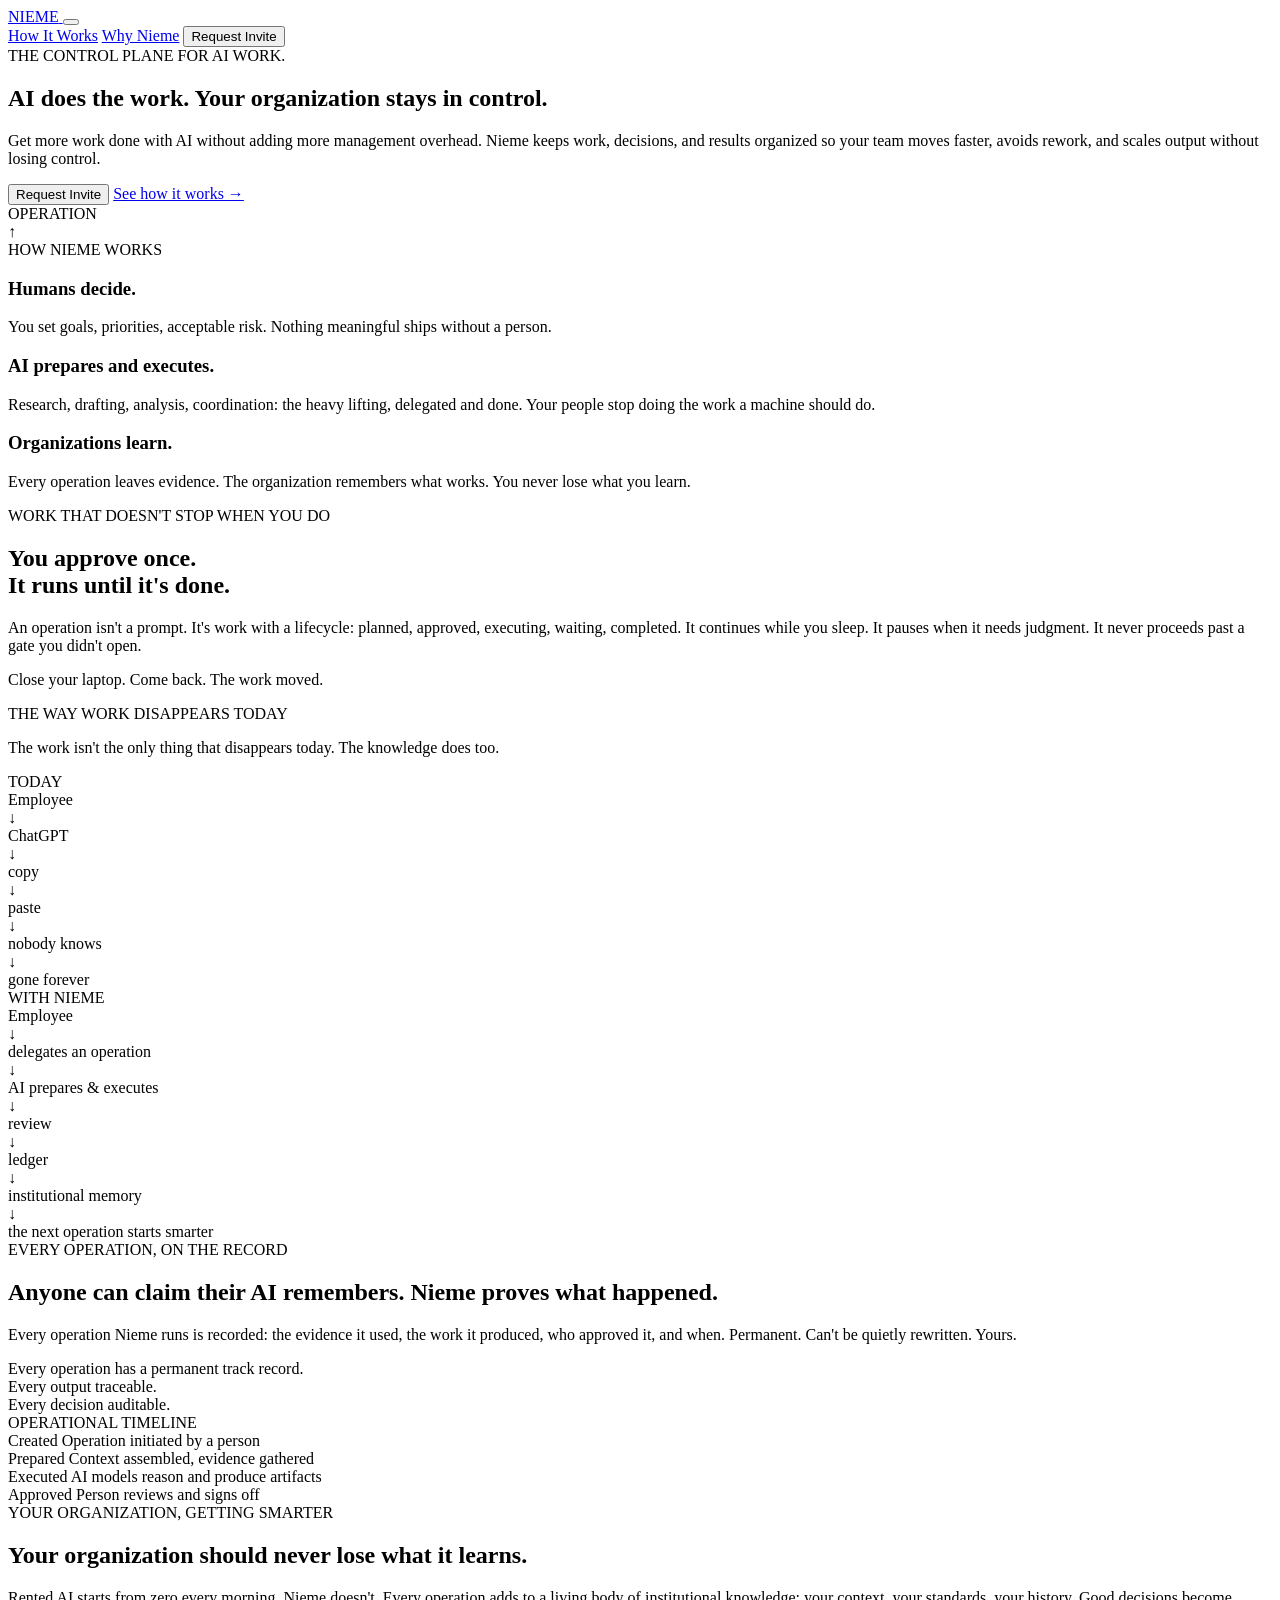
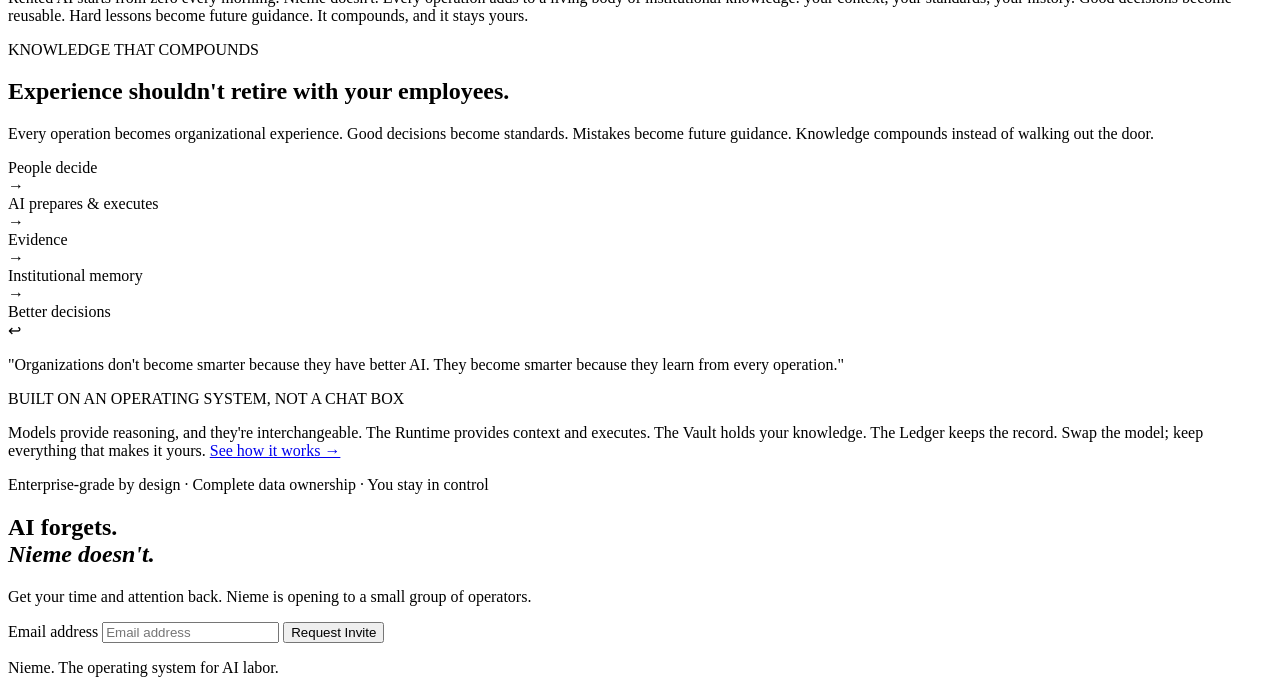
==== index.html @ bd8d9e6a "Update Homepage Hero Copy Accepted candidate delivered by the Nieme Runtime (operation 37166a15-cdbc" ====
<!doctype html>
<html lang="en">
<head>
  <meta charset="utf-8" />
  <meta name="viewport" content="width=device-width, initial-scale=1" />
  <title>Nieme | Your team decides. Nieme does the work.</title>
  <meta name="description" content="Nieme is the operating system for AI labor. Every operation is prepared, executed, and recorded under your team's authority, so your people decide and nothing gets done in the dark." />
  <meta property="og:title" content="Nieme | Your team decides. Nieme does the work." />
  <meta property="og:description" content="Nieme is the operating system for AI labor. Every operation is prepared, executed, and recorded under your team's authority, so your people decide and nothing gets done in the dark." />
  <meta property="og:type" content="website" />
  <meta property="og:url" content="https://nieme.ai" />
  <meta property="og:site_name" content="Nieme" />
  <meta name="twitter:card" content="summary_large_image" />
  <meta name="twitter:title" content="Nieme | Your team decides. Nieme does the work." />
  <meta name="twitter:description" content="The operating system for AI labor. Your team decides; Nieme runs the work, under your authority, on the record." />
  <link rel="canonical" href="https://nieme.ai" />
  <link rel="icon" href="/favicon.svg" type="image/svg+xml" />
  <script type="application/ld+json">
  {
    "@context": "https://schema.org",
    "@type": "Organization",
    "name": "Nieme",
    "url": "https://nieme.ai",
    "description": "Nieme is the operating system for AI labor. Every operation is prepared, executed, and recorded under your team's authority, so your people decide and nothing gets done in the dark."
  }
  </script>
  <script type="application/ld+json">
  {
    "@context": "https://schema.org",
    "@type": "WebSite",
    "name": "Nieme",
    "url": "https://nieme.ai"
  }
  </script>
  <link rel="stylesheet" href="./styles.css" />
</head>
<body>
  <div class="grain"></div>
  <header class="nav">
    <a class="brand" href="/">
      <span class="glyph"><i></i><b></b></span>
      <span>NIEME</span>
    </a>
    <button class="nav-toggle" type="button" aria-label="Menu" aria-expanded="false" aria-controls="site-nav">
      <span></span><span></span><span></span>
    </button>
    <nav id="site-nav">
      <a href="/how-it-works">How It Works</a>
      <a href="/why-nieme">Why Nieme</a>
      <button class="button primary" type="button" data-invite-trigger>Request Invite</button>
    </nav>
  </header>

  <main>

    <!-- HERO -->
    <section class="hero hero--loop">
      <div class="hero-text-col">
        <div class="kicker">THE CONTROL PLANE FOR AI WORK.</div>
        <h1>AI does the work. Your organization stays in control.</h1>
        <p class="lede">Get more work done with AI without adding more management overhead. Nieme keeps work, decisions, and results organized so your team moves faster, avoids rework, and scales output without losing control.</p>
        <div class="actions">
          <button class="button primary" type="button" data-invite-trigger>Request Invite</button>
          <a class="button ghost" href="/how-it-works">See how it works →</a>
        </div>
      </div>
      <div class="hero-loop-col">
        <div class="hero-composer">
          <div class="composer-label">OPERATION</div>
          <div class="composer-field hero-composer-field">
            <div class="hero-composer-inner">
              <span class="hero-composer-text" aria-live="off"></span><span class="composer-cursor" aria-hidden="true"></span>
            </div>
            <div class="composer-send" aria-hidden="true">↑</div>
          </div>
          <div class="hero-status-lines" aria-hidden="true">
            <div class="hero-status-line"><span class="hero-status-dot"></span><span class="hero-status-label"></span></div>
            <div class="hero-status-line"><span class="hero-status-dot"></span><span class="hero-status-label"></span></div>
            <div class="hero-status-line"><span class="hero-status-dot"></span><span class="hero-status-label"></span></div>
            <div class="hero-status-line"><span class="hero-status-dot"></span><span class="hero-status-label"></span></div>
          </div>
        </div>
      </div>
    </section>

    <!-- THE CONSTITUTION -->
    <section class="constitution">
      <div class="section-title">
        <div class="eyebrow">HOW NIEME WORKS</div>
      </div>
      <div class="constitution-grid">
        <div class="constitution-col card-surface">
          <h3>Humans decide.</h3>
          <p>You set goals, priorities, acceptable risk. Nothing meaningful ships without a person.</p>
        </div>
        <div class="constitution-col card-surface">
          <h3>AI prepares and executes.</h3>
          <p>Research, drafting, analysis, coordination: the heavy lifting, delegated and done. Your people stop doing the work a machine should do.</p>
        </div>
        <div class="constitution-col card-surface">
          <h3>Organizations learn.</h3>
          <p>Every operation leaves evidence. The organization remembers what works. You never lose what you learn.</p>
        </div>
      </div>
    </section>

    <!-- CONTINUOUS EXECUTION -->
    <section class="flow">
      <div class="section-copy section-title">
        <div class="eyebrow">WORK THAT DOESN'T STOP WHEN YOU DO</div>
        <h2>You approve once.<br>It runs until it's done.</h2>
        <p>An operation isn't a prompt. It's work with a lifecycle: planned, approved, executing, waiting, completed. It continues while you sleep. It pauses when it needs judgment. It never proceeds past a gate you didn't open.</p>
        <p class="continuous-payoff">Close your laptop. Come back. The work moved.</p>
      </div>
    </section>

    <!-- BEFORE / AFTER -->
    <section class="before-after">
      <div class="section-title">
        <div class="eyebrow">THE WAY WORK DISAPPEARS TODAY</div>
        <p class="before-after-subline">The work isn't the only thing that disappears today. The knowledge does too.</p>
      </div>
      <div class="before-after-grid">
        <div class="before-after-col ba-today card-surface">
          <div class="before-after-label">TODAY</div>
          <div class="flow-chain">
            <div class="flow-node" data-decay="1">Employee</div>
            <div class="flow-arrow">↓</div>
            <div class="flow-node" data-decay="2">ChatGPT</div>
            <div class="flow-arrow">↓</div>
            <div class="flow-node" data-decay="3">copy</div>
            <div class="flow-arrow">↓</div>
            <div class="flow-node" data-decay="4">paste</div>
            <div class="flow-arrow">↓</div>
            <div class="flow-node" data-decay="5">nobody knows</div>
            <div class="flow-arrow">↓</div>
            <div class="flow-node flow-node--gone" data-decay="6">gone forever</div>
          </div>
        </div>
        <div class="before-after-col ba-nieme card-surface">
          <div class="before-after-label before-after-label--nieme">WITH NIEME</div>
          <div class="flow-chain">
            <div class="flow-node" data-glow="1">Employee</div>
            <div class="flow-arrow">↓</div>
            <div class="flow-node" data-glow="2">delegates an operation</div>
            <div class="flow-arrow">↓</div>
            <div class="flow-node" data-glow="3">AI prepares &amp; executes</div>
            <div class="flow-arrow">↓</div>
            <div class="flow-node" data-glow="4">review</div>
            <div class="flow-arrow">↓</div>
            <div class="flow-node" data-glow="5">ledger</div>
            <div class="flow-arrow">↓</div>
            <div class="flow-node" data-glow="6">institutional memory</div>
            <div class="flow-arrow">↓</div>
            <div class="flow-node flow-node--smart" data-glow="7">the next operation starts smarter</div>
          </div>
        </div>
      </div>
    </section>

    <!-- THE LEDGER -->
    <section class="ledger">
      <div class="ledger-content">
        <div class="ledger-text">
          <div class="eyebrow">EVERY OPERATION, ON THE RECORD</div>
          <h2>Anyone can claim their AI remembers. Nieme proves what happened.</h2>
          <p>Every operation Nieme runs is recorded: the evidence it used, the work it produced, who approved it, and when. Permanent. Can't be quietly rewritten. Yours.</p>
          <div class="ledger-points">
            <div class="ledger-point">Every operation has a permanent track record.</div>
            <div class="ledger-point">Every output traceable.</div>
            <div class="ledger-point">Every decision auditable.</div>
          </div>
        </div>
        <div class="ledger-visual card-surface">
          <div class="timeline-label-top">OPERATIONAL TIMELINE</div>
          <div class="timeline-track">
            <div class="timeline-item">
              <div class="timeline-dot"></div>
              <div class="timeline-info">
                <span class="timeline-step-label">Created</span>
                <span class="timeline-step-sub">Operation initiated by a person</span>
              </div>
            </div>
            <div class="timeline-connector-line"></div>
            <div class="timeline-item">
              <div class="timeline-dot"></div>
              <div class="timeline-info">
                <span class="timeline-step-label">Prepared</span>
                <span class="timeline-step-sub">Context assembled, evidence gathered</span>
              </div>
            </div>
            <div class="timeline-connector-line"></div>
            <div class="timeline-item">
              <div class="timeline-dot"></div>
              <div class="timeline-info">
                <span class="timeline-step-label">Executed</span>
                <span class="timeline-step-sub">AI models reason and produce artifacts</span>
              </div>
            </div>
            <div class="timeline-connector-line"></div>
            <div class="timeline-item">
              <div class="timeline-dot timeline-dot--active"></div>
              <div class="timeline-info">
                <span class="timeline-step-label">Approved</span>
                <span class="timeline-step-sub">Person reviews and signs off</span>
              </div>
            </div>
          </div>
        </div>
      </div>
    </section>

    <!-- INSTITUTIONAL MEMORY -->
    <section class="flow">
      <div class="section-copy section-title">
        <div class="eyebrow">YOUR ORGANIZATION, GETTING SMARTER</div>
        <h2>Your organization should never lose what it learns.</h2>
        <p>Rented AI starts from zero every morning. Nieme doesn't. Every operation adds to a living body of institutional knowledge: your context, your standards, your history. Good decisions become reusable. Hard lessons become future guidance. It compounds, and it stays yours.</p>
      </div>
    </section>

    <!-- THE FLYWHEEL -->
    <section class="flywheel">
      <div class="section-title">
        <div class="eyebrow">KNOWLEDGE THAT COMPOUNDS</div>
        <h2>Experience shouldn't retire with your employees.</h2>
        <p>Every operation becomes organizational experience. Good decisions become standards. Mistakes become future guidance. Knowledge compounds instead of walking out the door.</p>
      </div>
      <div class="flywheel-loop-visual">
        <div class="flywheel-node">People decide</div>
        <div class="flywheel-arrow">→</div>
        <div class="flywheel-node">AI prepares &amp; executes</div>
        <div class="flywheel-arrow">→</div>
        <div class="flywheel-node">Evidence</div>
        <div class="flywheel-arrow">→</div>
        <div class="flywheel-node">Institutional memory</div>
        <div class="flywheel-arrow">→</div>
        <div class="flywheel-node">Better decisions</div>
        <div class="flywheel-arrow">↩</div>
      </div>
    </section>

    <!-- SOUL LINE -->
    <div class="soul-band">
      <p>"Organizations don't become smarter because they have better AI. They become smarter because they learn from every operation."</p>
    </div>

    <!-- ARCHITECTURE TEASER -->
    <section class="arch-teaser">
      <div class="section-title">
        <div class="eyebrow">BUILT ON AN OPERATING SYSTEM, NOT A CHAT BOX</div>
        <p>Models provide reasoning, and they're interchangeable. The Runtime provides context and executes. The Vault holds your knowledge. The Ledger keeps the record. Swap the model; keep everything that makes it yours. <a href="/how-it-works">See how it works →</a></p>
      </div>
    </section>

    <!-- TRUST BAR -->
    <div class="trust-footer">
      <p>Enterprise-grade by design · Complete data ownership · You stay in control</p>
    </div>

    <!-- FINAL CTA -->
    <section class="final statement-block">
      <h2>AI forgets.<br><em>Nieme doesn't.</em></h2>
      <p>Get your time and attention back. Nieme is opening to a small group of operators.</p>
      <form class="invite-form" id="invite-form" novalidate>
        <label class="sr-only" for="invite-email">Email address</label>
        <input id="invite-email" name="email" type="email" autocomplete="email" placeholder="Email address" required />
        <button class="button primary" type="submit">Request Invite</button>
        <p class="invite-status" role="status" aria-live="polite"></p>
      </form>
    </section>


  </main>
  <footer>Nieme. The operating system for AI labor.</footer>
  <script src="./script.js" defer></script>
</body>
</html>
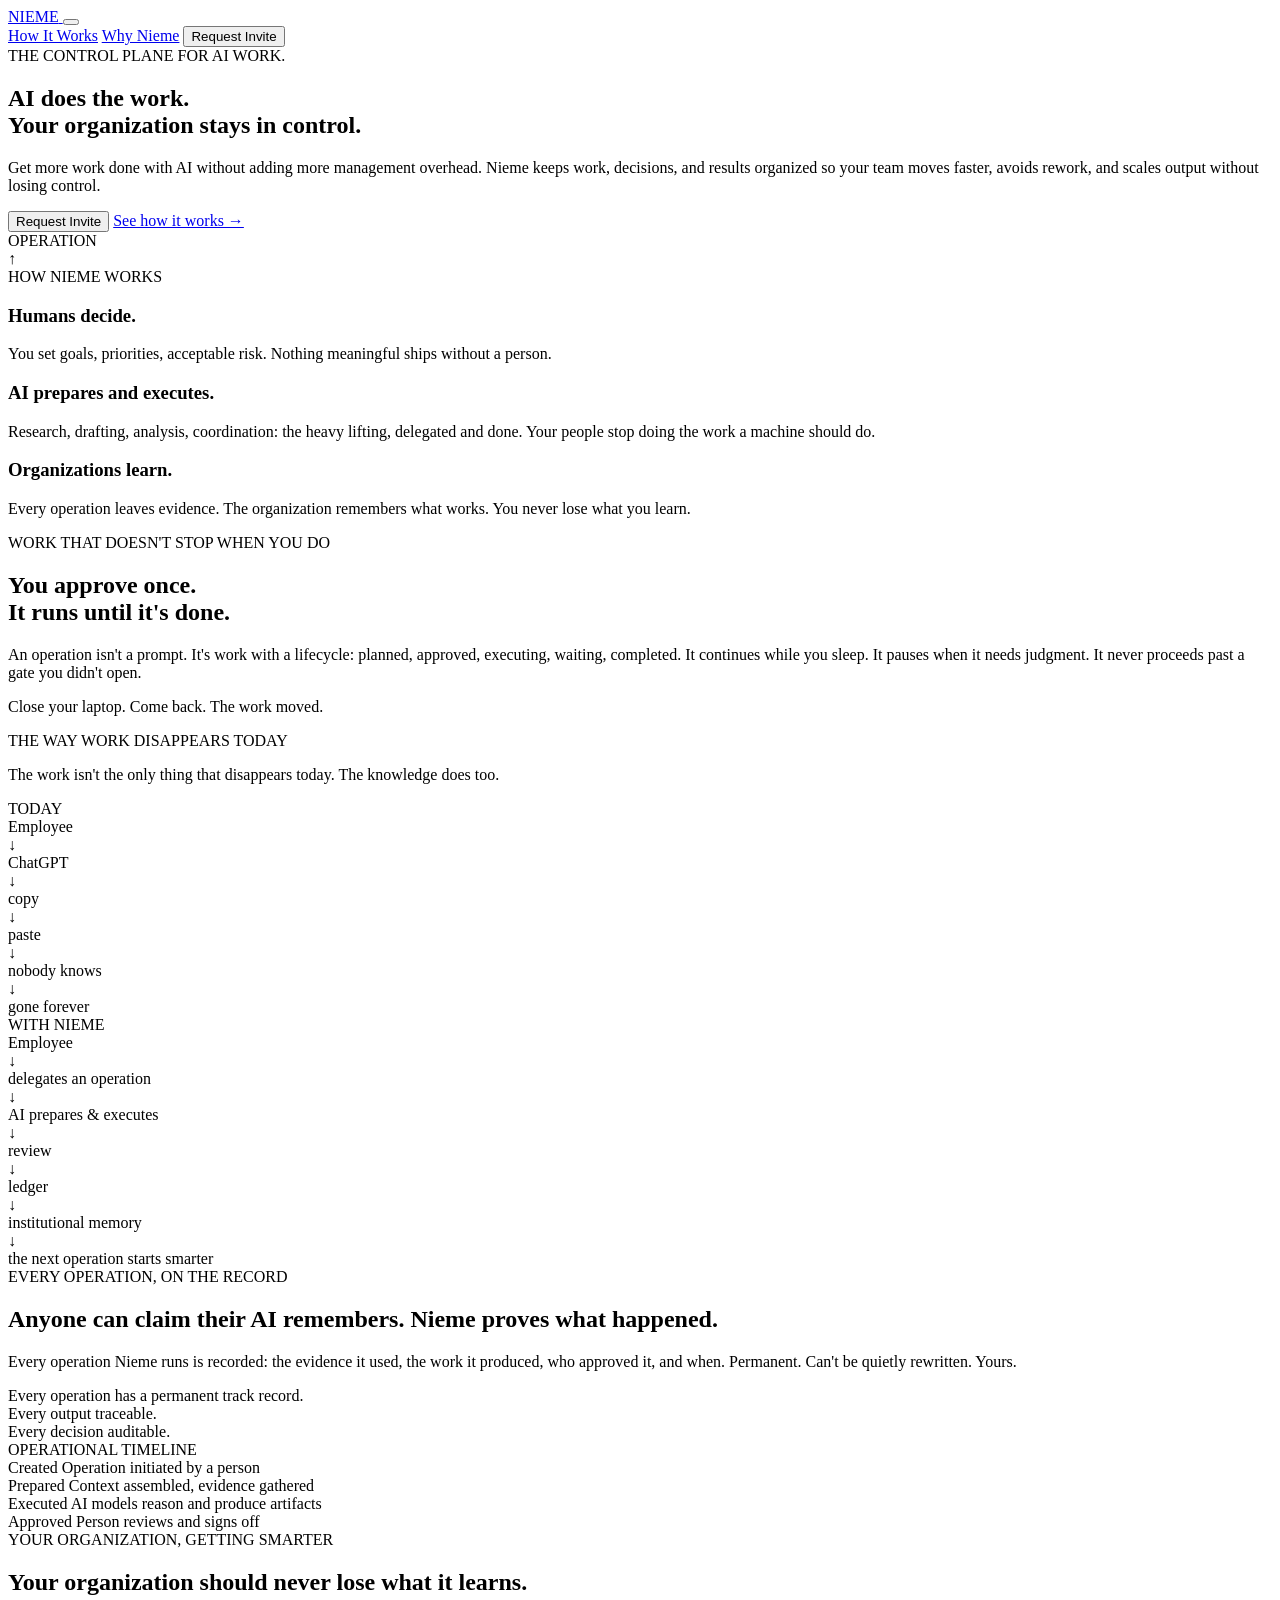
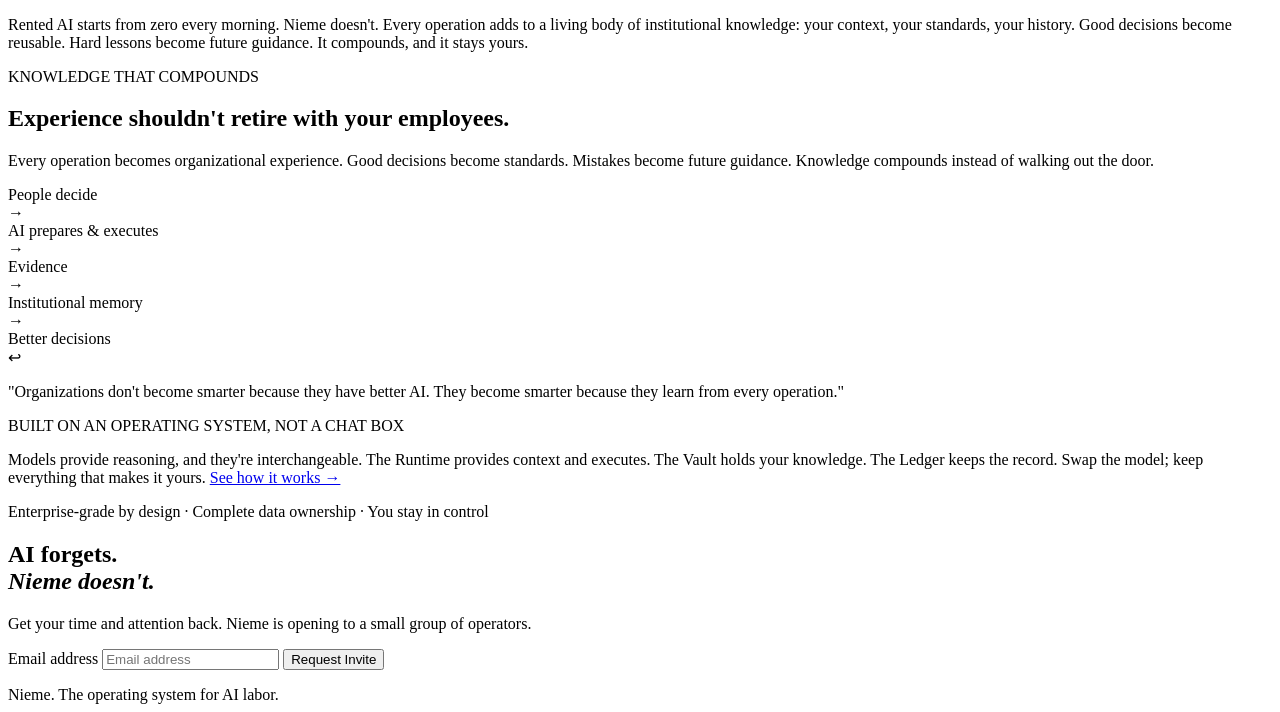
==== commit 16b38195: "Homepage Hero Copy Update v2 Accepted candidate delivered by the Nieme Runtime (operation 9a4f72ac-4" ====
--- a/index.html
+++ b/index.html
@@ -57,7 +57,7 @@
     <section class="hero hero--loop">
       <div class="hero-text-col">
         <div class="kicker">THE CONTROL PLANE FOR AI WORK.</div>
-        <h1>AI does the work. Your organization stays in control.</h1>
+        <h1>AI does the work.<br>Your organization stays in control.</h1>
         <p class="lede">Get more work done with AI without adding more management overhead. Nieme keeps work, decisions, and results organized so your team moves faster, avoids rework, and scales output without losing control.</p>
         <div class="actions">
           <button class="button primary" type="button" data-invite-trigger>Request Invite</button>
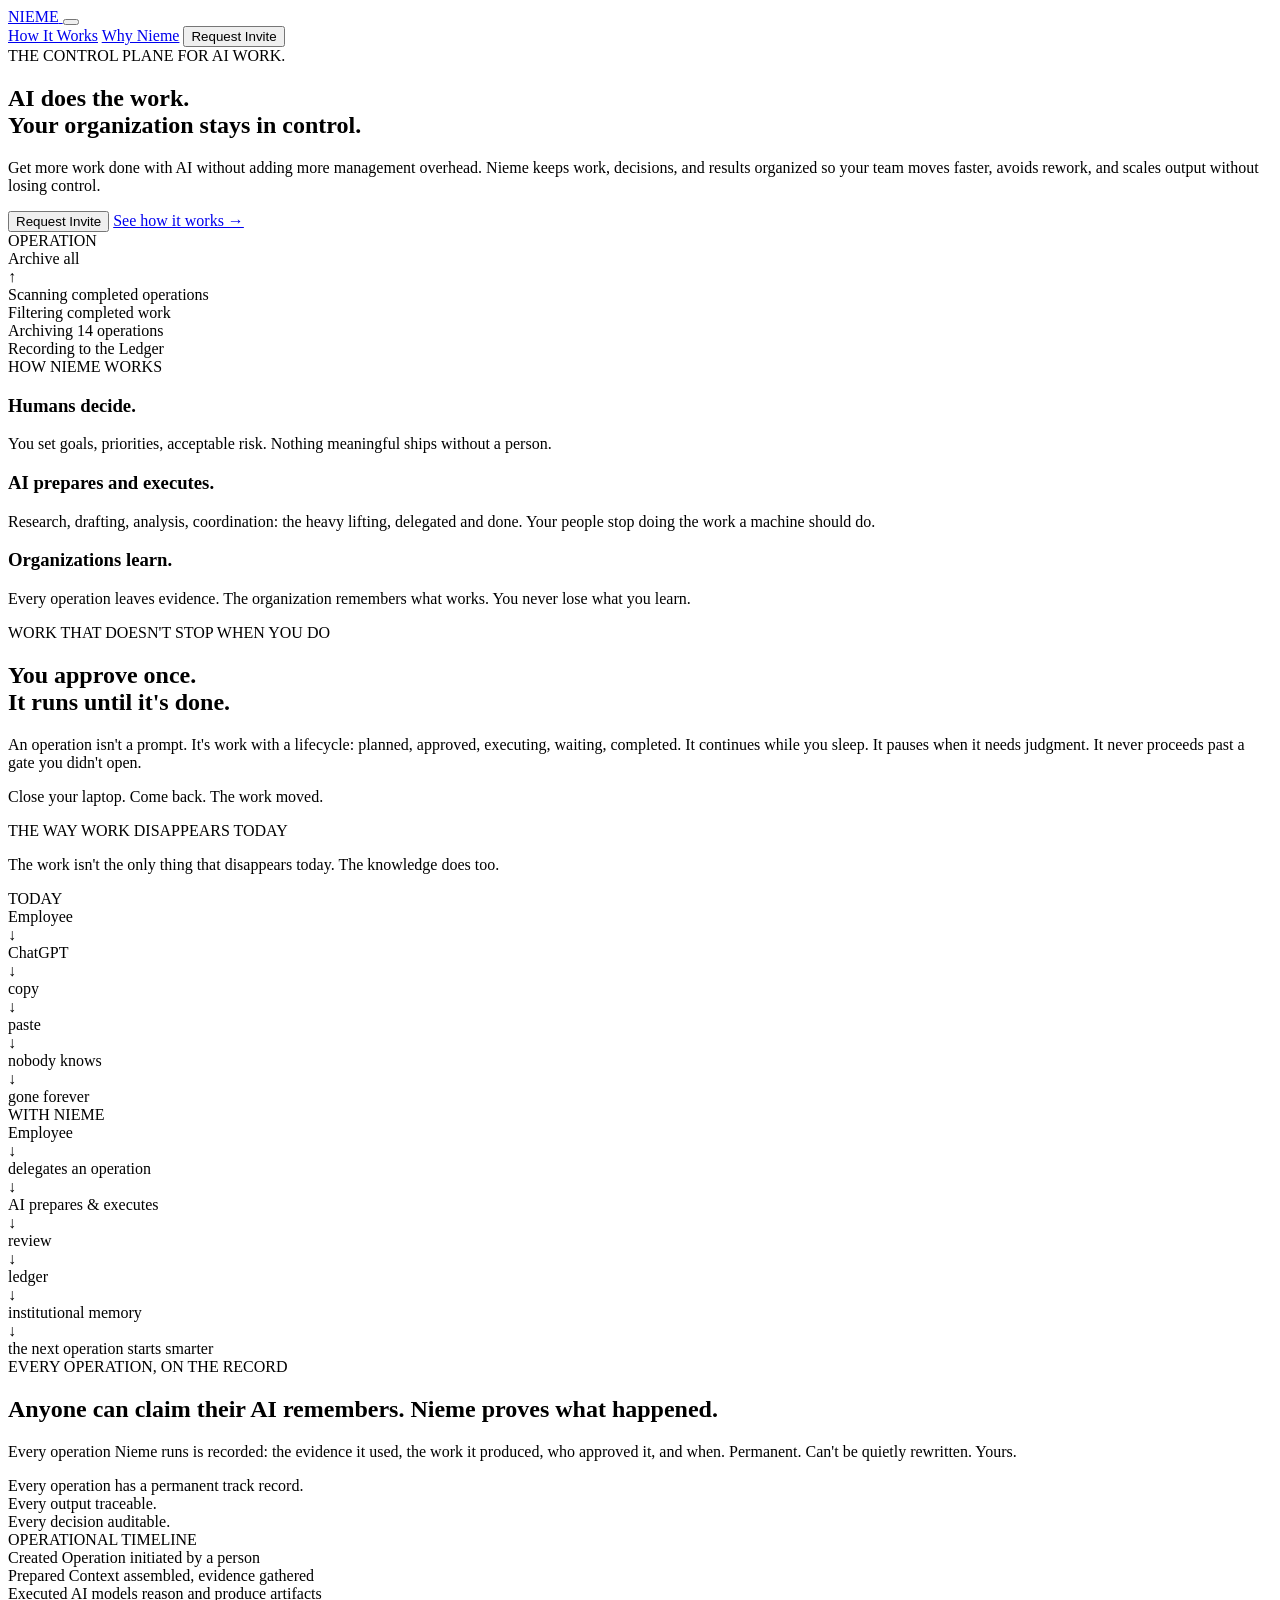
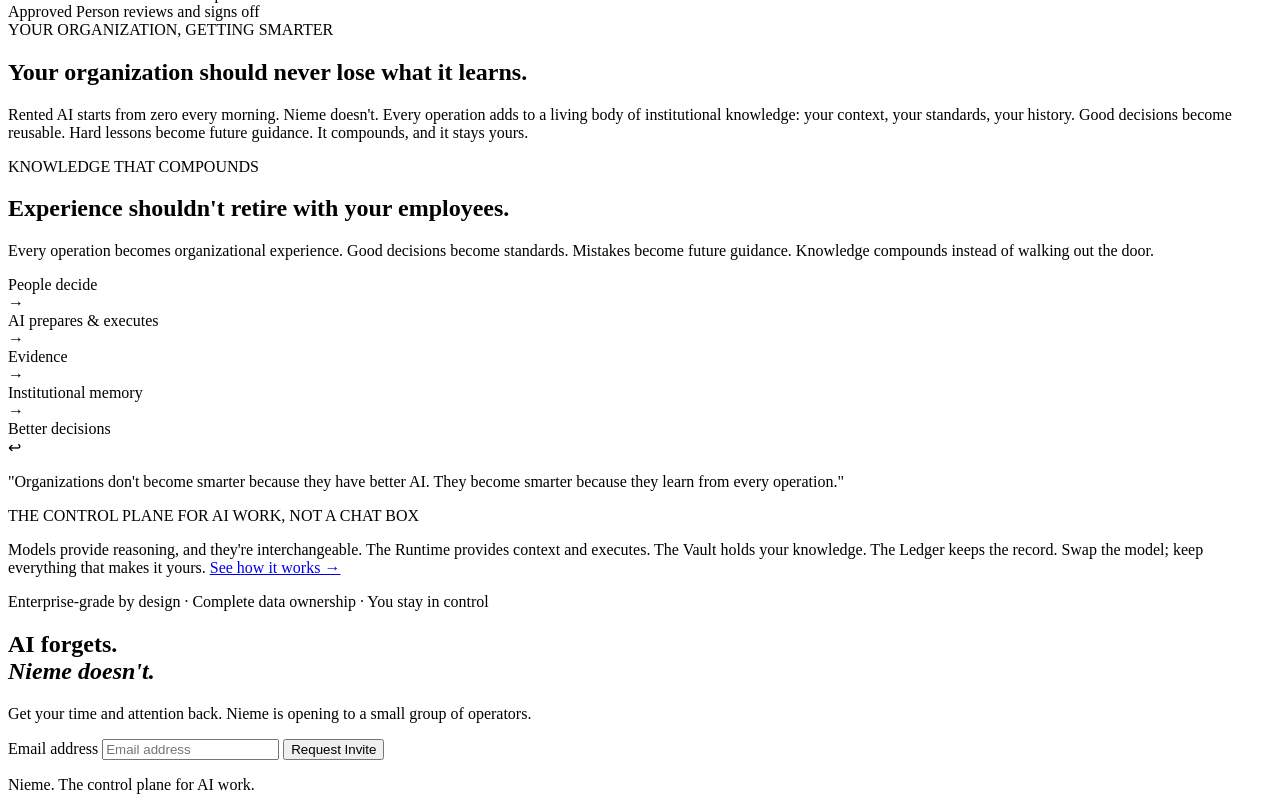
==== commit fffa0298: "D3 - Homepage and How It Works: Minimum copy alignment to control plane positioning Accepted candida" ====
--- a/index.html
+++ b/index.html
@@ -248,7 +248,7 @@
     <!-- ARCHITECTURE TEASER -->
     <section class="arch-teaser">
       <div class="section-title">
-        <div class="eyebrow">BUILT ON AN OPERATING SYSTEM, NOT A CHAT BOX</div>
+        <div class="eyebrow">THE CONTROL PLANE FOR AI WORK, NOT A CHAT BOX</div>
         <p>Models provide reasoning, and they're interchangeable. The Runtime provides context and executes. The Vault holds your knowledge. The Ledger keeps the record. Swap the model; keep everything that makes it yours. <a href="/how-it-works">See how it works →</a></p>
       </div>
     </section>
@@ -272,7 +272,7 @@
 
 
   </main>
-  <footer>Nieme. The operating system for AI labor.</footer>
+  <footer>Nieme. The control plane for AI work.</footer>
   <script src="./script.js" defer></script>
 </body>
 </html>
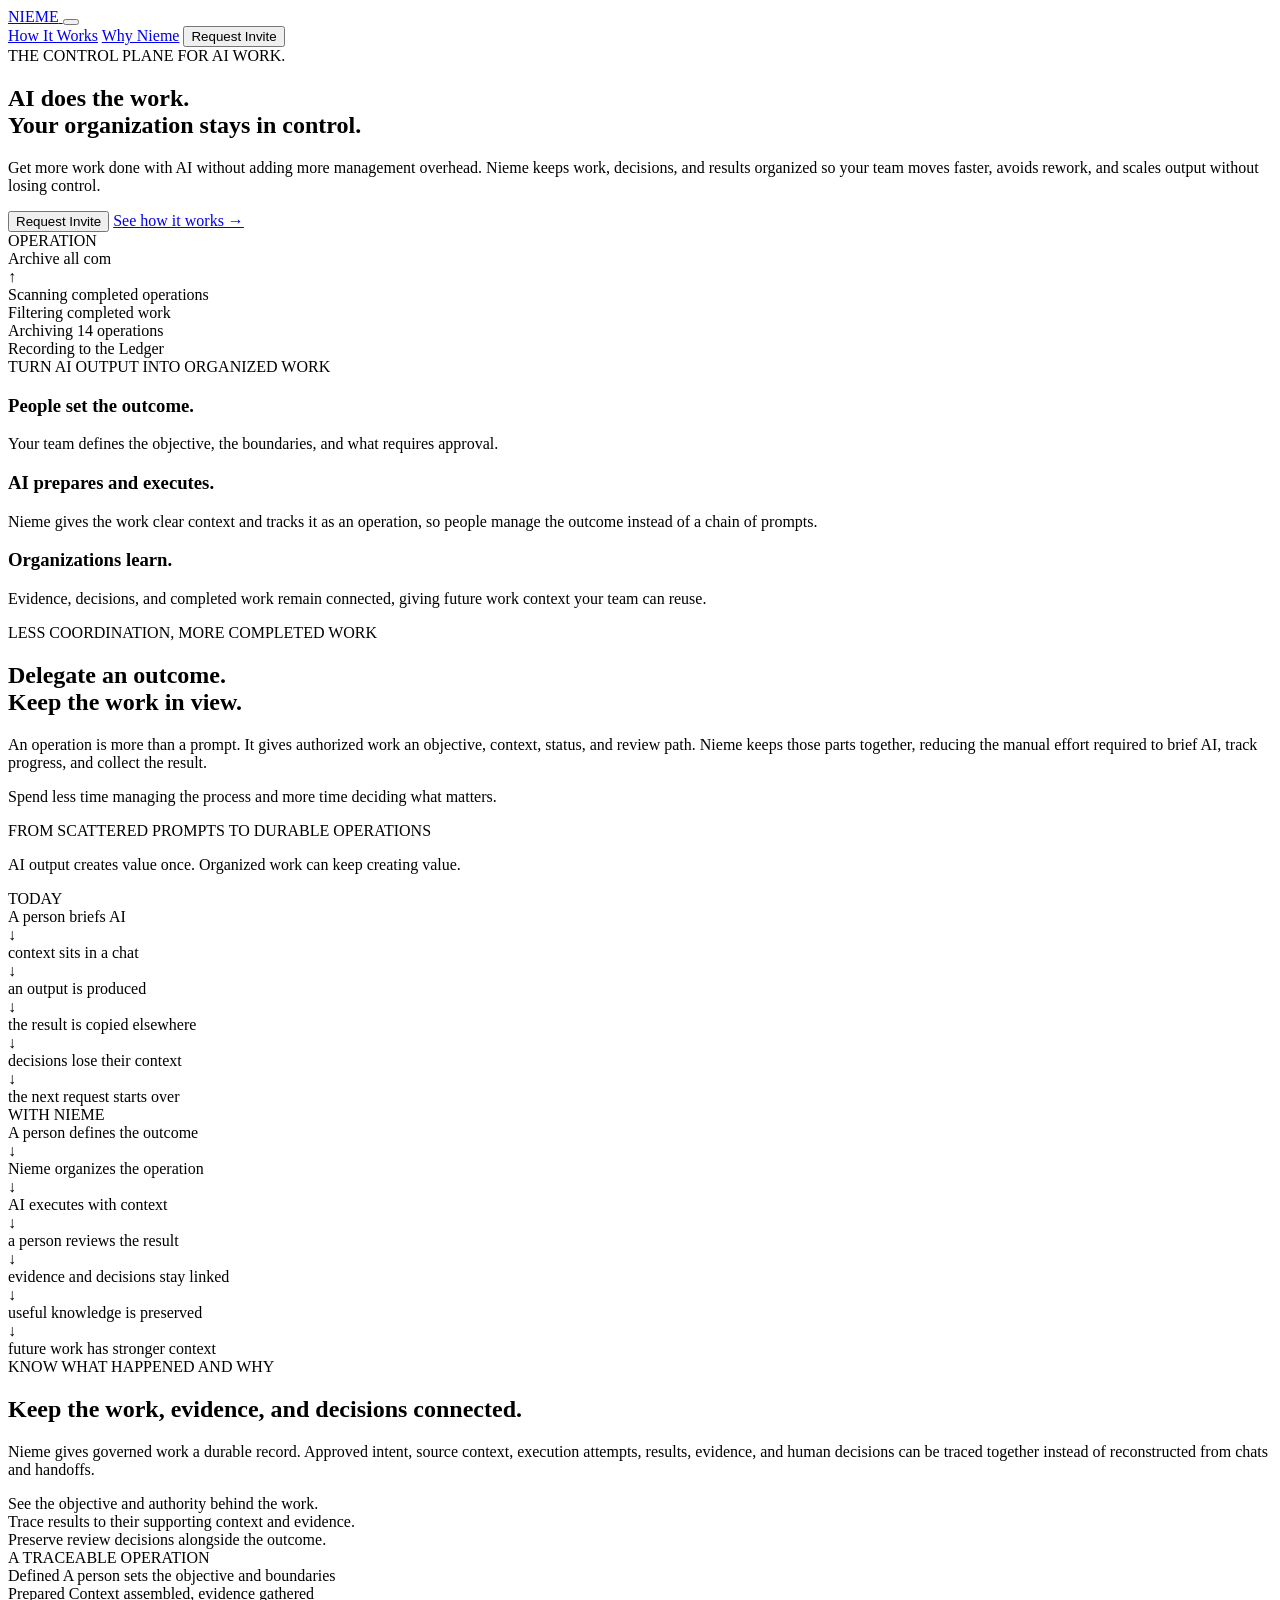
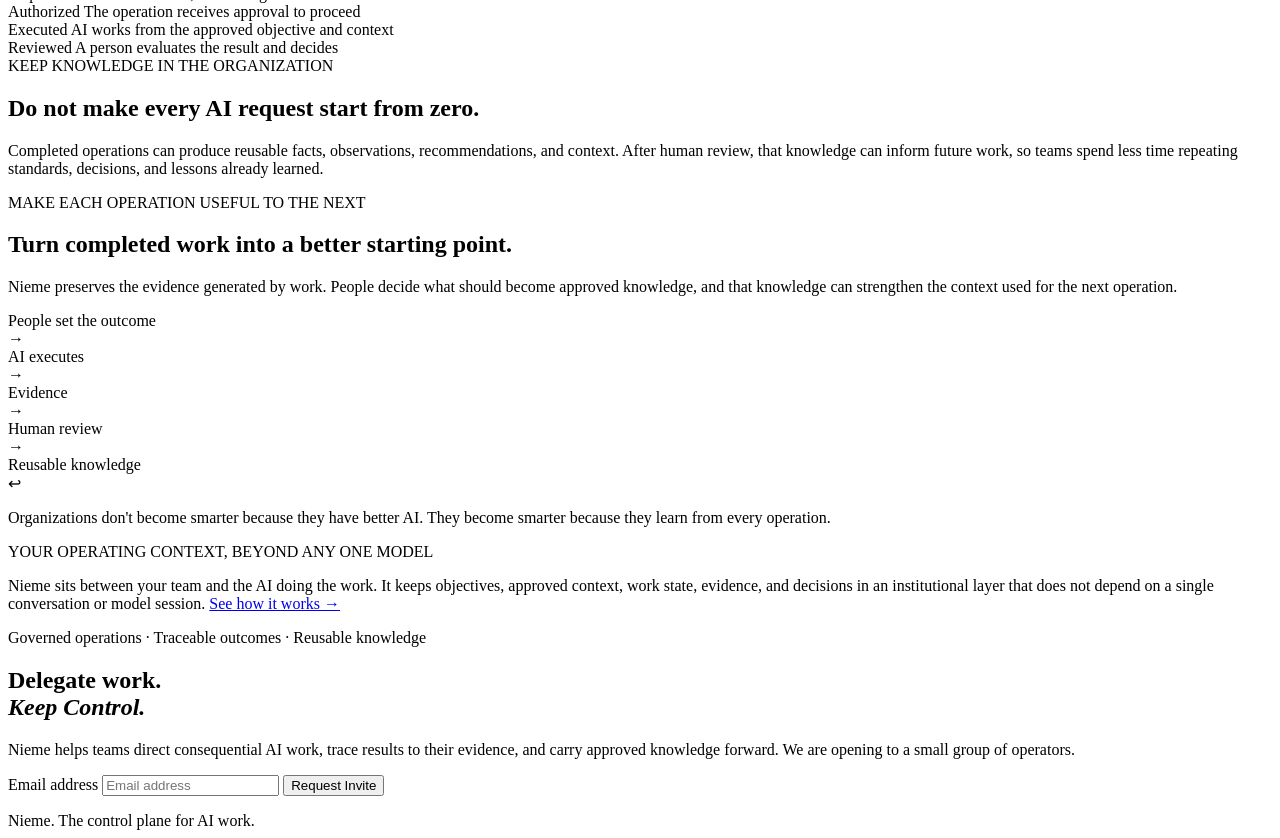
==== commit 624669d9: "D4 - Nieme Website Copy Improvement: Homepage (Below Hero) and Why Nieme Page Accepted candidate del" ====
--- a/index.html
+++ b/index.html
@@ -86,20 +86,20 @@
     <!-- THE CONSTITUTION -->
     <section class="constitution">
       <div class="section-title">
-        <div class="eyebrow">HOW NIEME WORKS</div>
+        <div class="eyebrow">TURN AI OUTPUT INTO ORGANIZED WORK</div>
       </div>
       <div class="constitution-grid">
         <div class="constitution-col card-surface">
-          <h3>Humans decide.</h3>
-          <p>You set goals, priorities, acceptable risk. Nothing meaningful ships without a person.</p>
+          <h3>People set the outcome.</h3>
+          <p>Your team defines the objective, the boundaries, and what requires approval.</p>
         </div>
         <div class="constitution-col card-surface">
           <h3>AI prepares and executes.</h3>
-          <p>Research, drafting, analysis, coordination: the heavy lifting, delegated and done. Your people stop doing the work a machine should do.</p>
+          <p>Nieme gives the work clear context and tracks it as an operation, so people manage the outcome instead of a chain of prompts.</p>
         </div>
         <div class="constitution-col card-surface">
           <h3>Organizations learn.</h3>
-          <p>Every operation leaves evidence. The organization remembers what works. You never lose what you learn.</p>
+          <p>Evidence, decisions, and completed work remain connected, giving future work context your team can reuse.</p>
         </div>
       </div>
     </section>
@@ -107,52 +107,52 @@
     <!-- CONTINUOUS EXECUTION -->
     <section class="flow">
       <div class="section-copy section-title">
-        <div class="eyebrow">WORK THAT DOESN'T STOP WHEN YOU DO</div>
-        <h2>You approve once.<br>It runs until it's done.</h2>
-        <p>An operation isn't a prompt. It's work with a lifecycle: planned, approved, executing, waiting, completed. It continues while you sleep. It pauses when it needs judgment. It never proceeds past a gate you didn't open.</p>
-        <p class="continuous-payoff">Close your laptop. Come back. The work moved.</p>
+        <div class="eyebrow">LESS COORDINATION, MORE COMPLETED WORK</div>
+        <h2>Delegate an outcome.<br>Keep the work in view.</h2>
+        <p>An operation is more than a prompt. It gives authorized work an objective, context, status, and review path. Nieme keeps those parts together, reducing the manual effort required to brief AI, track progress, and collect the result.</p>
+        <p class="continuous-payoff">Spend less time managing the process and more time deciding what matters.</p>
       </div>
     </section>
 
     <!-- BEFORE / AFTER -->
     <section class="before-after">
       <div class="section-title">
-        <div class="eyebrow">THE WAY WORK DISAPPEARS TODAY</div>
-        <p class="before-after-subline">The work isn't the only thing that disappears today. The knowledge does too.</p>
+        <div class="eyebrow">FROM SCATTERED PROMPTS TO DURABLE OPERATIONS</div>
+        <p class="before-after-subline">AI output creates value once. Organized work can keep creating value.</p>
       </div>
       <div class="before-after-grid">
         <div class="before-after-col ba-today card-surface">
           <div class="before-after-label">TODAY</div>
           <div class="flow-chain">
-            <div class="flow-node" data-decay="1">Employee</div>
-            <div class="flow-arrow">↓</div>
-            <div class="flow-node" data-decay="2">ChatGPT</div>
-            <div class="flow-arrow">↓</div>
-            <div class="flow-node" data-decay="3">copy</div>
-            <div class="flow-arrow">↓</div>
-            <div class="flow-node" data-decay="4">paste</div>
-            <div class="flow-arrow">↓</div>
-            <div class="flow-node" data-decay="5">nobody knows</div>
-            <div class="flow-arrow">↓</div>
-            <div class="flow-node flow-node--gone" data-decay="6">gone forever</div>
+            <div class="flow-node" data-decay="1">A person briefs AI</div>
+            <div class="flow-arrow">↓</div>
+            <div class="flow-node" data-decay="2">context sits in a chat</div>
+            <div class="flow-arrow">↓</div>
+            <div class="flow-node" data-decay="3">an output is produced</div>
+            <div class="flow-arrow">↓</div>
+            <div class="flow-node" data-decay="4">the result is copied elsewhere</div>
+            <div class="flow-arrow">↓</div>
+            <div class="flow-node" data-decay="5">decisions lose their context</div>
+            <div class="flow-arrow">↓</div>
+            <div class="flow-node flow-node--gone" data-decay="6">the next request starts over</div>
           </div>
         </div>
         <div class="before-after-col ba-nieme card-surface">
           <div class="before-after-label before-after-label--nieme">WITH NIEME</div>
           <div class="flow-chain">
-            <div class="flow-node" data-glow="1">Employee</div>
-            <div class="flow-arrow">↓</div>
-            <div class="flow-node" data-glow="2">delegates an operation</div>
-            <div class="flow-arrow">↓</div>
-            <div class="flow-node" data-glow="3">AI prepares &amp; executes</div>
-            <div class="flow-arrow">↓</div>
-            <div class="flow-node" data-glow="4">review</div>
-            <div class="flow-arrow">↓</div>
-            <div class="flow-node" data-glow="5">ledger</div>
-            <div class="flow-arrow">↓</div>
-            <div class="flow-node" data-glow="6">institutional memory</div>
-            <div class="flow-arrow">↓</div>
-            <div class="flow-node flow-node--smart" data-glow="7">the next operation starts smarter</div>
+            <div class="flow-node" data-glow="1">A person defines the outcome</div>
+            <div class="flow-arrow">↓</div>
+            <div class="flow-node" data-glow="2">Nieme organizes the operation</div>
+            <div class="flow-arrow">↓</div>
+            <div class="flow-node" data-glow="3">AI executes with context</div>
+            <div class="flow-arrow">↓</div>
+            <div class="flow-node" data-glow="4">a person reviews the result</div>
+            <div class="flow-arrow">↓</div>
+            <div class="flow-node" data-glow="5">evidence and decisions stay linked</div>
+            <div class="flow-arrow">↓</div>
+            <div class="flow-node" data-glow="6">useful knowledge is preserved</div>
+            <div class="flow-arrow">↓</div>
+            <div class="flow-node flow-node--smart" data-glow="7">future work has stronger context</div>
           </div>
         </div>
       </div>
@@ -162,23 +162,23 @@
     <section class="ledger">
       <div class="ledger-content">
         <div class="ledger-text">
-          <div class="eyebrow">EVERY OPERATION, ON THE RECORD</div>
-          <h2>Anyone can claim their AI remembers. Nieme proves what happened.</h2>
-          <p>Every operation Nieme runs is recorded: the evidence it used, the work it produced, who approved it, and when. Permanent. Can't be quietly rewritten. Yours.</p>
+          <div class="eyebrow">KNOW WHAT HAPPENED AND WHY</div>
+          <h2>Keep the work, evidence, and decisions connected.</h2>
+          <p>Nieme gives governed work a durable record. Approved intent, source context, execution attempts, results, evidence, and human decisions can be traced together instead of reconstructed from chats and handoffs.</p>
           <div class="ledger-points">
-            <div class="ledger-point">Every operation has a permanent track record.</div>
-            <div class="ledger-point">Every output traceable.</div>
-            <div class="ledger-point">Every decision auditable.</div>
+            <div class="ledger-point">See the objective and authority behind the work.</div>
+            <div class="ledger-point">Trace results to their supporting context and evidence.</div>
+            <div class="ledger-point">Preserve review decisions alongside the outcome.</div>
           </div>
         </div>
         <div class="ledger-visual card-surface">
-          <div class="timeline-label-top">OPERATIONAL TIMELINE</div>
+          <div class="timeline-label-top">A TRACEABLE OPERATION</div>
           <div class="timeline-track">
             <div class="timeline-item">
               <div class="timeline-dot"></div>
               <div class="timeline-info">
-                <span class="timeline-step-label">Created</span>
-                <span class="timeline-step-sub">Operation initiated by a person</span>
+                <span class="timeline-step-label">Defined</span>
+                <span class="timeline-step-sub">A person sets the objective and boundaries</span>
               </div>
             </div>
             <div class="timeline-connector-line"></div>
@@ -193,16 +193,24 @@
             <div class="timeline-item">
               <div class="timeline-dot"></div>
               <div class="timeline-info">
+                <span class="timeline-step-label">Authorized</span>
+                <span class="timeline-step-sub">The operation receives approval to proceed</span>
+              </div>
+            </div>
+            <div class="timeline-connector-line"></div>
+            <div class="timeline-item">
+              <div class="timeline-dot"></div>
+              <div class="timeline-info">
                 <span class="timeline-step-label">Executed</span>
-                <span class="timeline-step-sub">AI models reason and produce artifacts</span>
+                <span class="timeline-step-sub">AI works from the approved objective and context</span>
               </div>
             </div>
             <div class="timeline-connector-line"></div>
             <div class="timeline-item">
               <div class="timeline-dot timeline-dot--active"></div>
               <div class="timeline-info">
-                <span class="timeline-step-label">Approved</span>
-                <span class="timeline-step-sub">Person reviews and signs off</span>
+                <span class="timeline-step-label">Reviewed</span>
+                <span class="timeline-step-sub">A person evaluates the result and decides</span>
               </div>
             </div>
           </div>
@@ -213,55 +221,55 @@
     <!-- INSTITUTIONAL MEMORY -->
     <section class="flow">
       <div class="section-copy section-title">
-        <div class="eyebrow">YOUR ORGANIZATION, GETTING SMARTER</div>
-        <h2>Your organization should never lose what it learns.</h2>
-        <p>Rented AI starts from zero every morning. Nieme doesn't. Every operation adds to a living body of institutional knowledge: your context, your standards, your history. Good decisions become reusable. Hard lessons become future guidance. It compounds, and it stays yours.</p>
+        <div class="eyebrow">KEEP KNOWLEDGE IN THE ORGANIZATION</div>
+        <h2>Do not make every AI request start from zero.</h2>
+        <p>Completed operations can produce reusable facts, observations, recommendations, and context. After human review, that knowledge can inform future work, so teams spend less time repeating standards, decisions, and lessons already learned.</p>
       </div>
     </section>
 
     <!-- THE FLYWHEEL -->
     <section class="flywheel">
       <div class="section-title">
-        <div class="eyebrow">KNOWLEDGE THAT COMPOUNDS</div>
-        <h2>Experience shouldn't retire with your employees.</h2>
-        <p>Every operation becomes organizational experience. Good decisions become standards. Mistakes become future guidance. Knowledge compounds instead of walking out the door.</p>
+        <div class="eyebrow">MAKE EACH OPERATION USEFUL TO THE NEXT</div>
+        <h2>Turn completed work into a better starting point.</h2>
+        <p>Nieme preserves the evidence generated by work. People decide what should become approved knowledge, and that knowledge can strengthen the context used for the next operation.</p>
       </div>
       <div class="flywheel-loop-visual">
-        <div class="flywheel-node">People decide</div>
-        <div class="flywheel-arrow">→</div>
-        <div class="flywheel-node">AI prepares &amp; executes</div>
+        <div class="flywheel-node">People set the outcome</div>
+        <div class="flywheel-arrow">→</div>
+        <div class="flywheel-node">AI executes</div>
         <div class="flywheel-arrow">→</div>
         <div class="flywheel-node">Evidence</div>
         <div class="flywheel-arrow">→</div>
-        <div class="flywheel-node">Institutional memory</div>
-        <div class="flywheel-arrow">→</div>
-        <div class="flywheel-node">Better decisions</div>
+        <div class="flywheel-node">Human review</div>
+        <div class="flywheel-arrow">→</div>
+        <div class="flywheel-node">Reusable knowledge</div>
         <div class="flywheel-arrow">↩</div>
       </div>
     </section>
 
     <!-- SOUL LINE -->
     <div class="soul-band">
-      <p>"Organizations don't become smarter because they have better AI. They become smarter because they learn from every operation."</p>
+      <p>Organizations don't become smarter because they have better AI. They become smarter because they learn from every operation.</p>
     </div>
 
     <!-- ARCHITECTURE TEASER -->
     <section class="arch-teaser">
       <div class="section-title">
-        <div class="eyebrow">THE CONTROL PLANE FOR AI WORK, NOT A CHAT BOX</div>
-        <p>Models provide reasoning, and they're interchangeable. The Runtime provides context and executes. The Vault holds your knowledge. The Ledger keeps the record. Swap the model; keep everything that makes it yours. <a href="/how-it-works">See how it works →</a></p>
+        <div class="eyebrow">YOUR OPERATING CONTEXT, BEYOND ANY ONE MODEL</div>
+        <p>Nieme sits between your team and the AI doing the work. It keeps objectives, approved context, work state, evidence, and decisions in an institutional layer that does not depend on a single conversation or model session. <a href="/how-it-works">See how it works →</a></p>
       </div>
     </section>
 
     <!-- TRUST BAR -->
     <div class="trust-footer">
-      <p>Enterprise-grade by design · Complete data ownership · You stay in control</p>
+      <p>Governed operations · Traceable outcomes · Reusable knowledge</p>
     </div>
 
     <!-- FINAL CTA -->
     <section class="final statement-block">
-      <h2>AI forgets.<br><em>Nieme doesn't.</em></h2>
-      <p>Get your time and attention back. Nieme is opening to a small group of operators.</p>
+      <h2>Delegate work.<br><em>Keep Control.</em></h2>
+      <p>Nieme helps teams direct consequential AI work, trace results to their evidence, and carry approved knowledge forward. We are opening to a small group of operators.</p>
       <form class="invite-form" id="invite-form" novalidate>
         <label class="sr-only" for="invite-email">Email address</label>
         <input id="invite-email" name="email" type="email" autocomplete="email" placeholder="Email address" required />
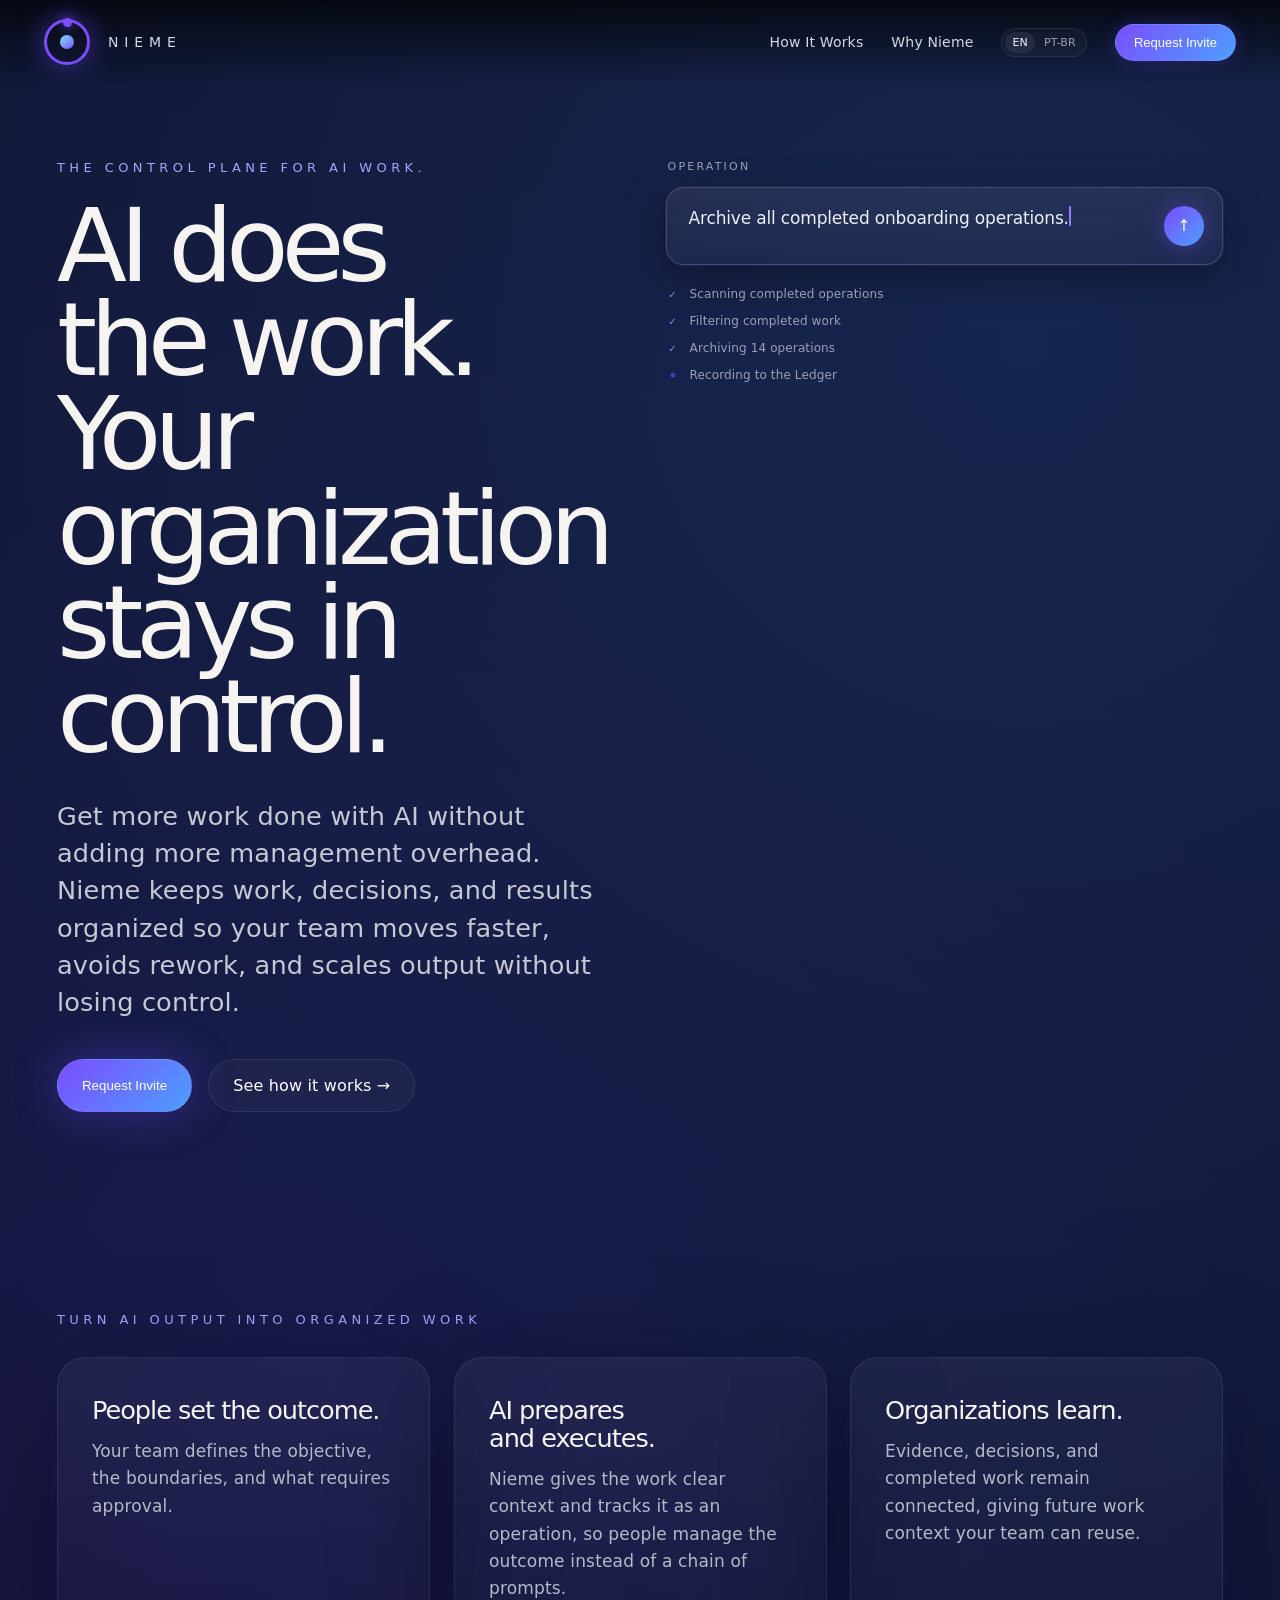
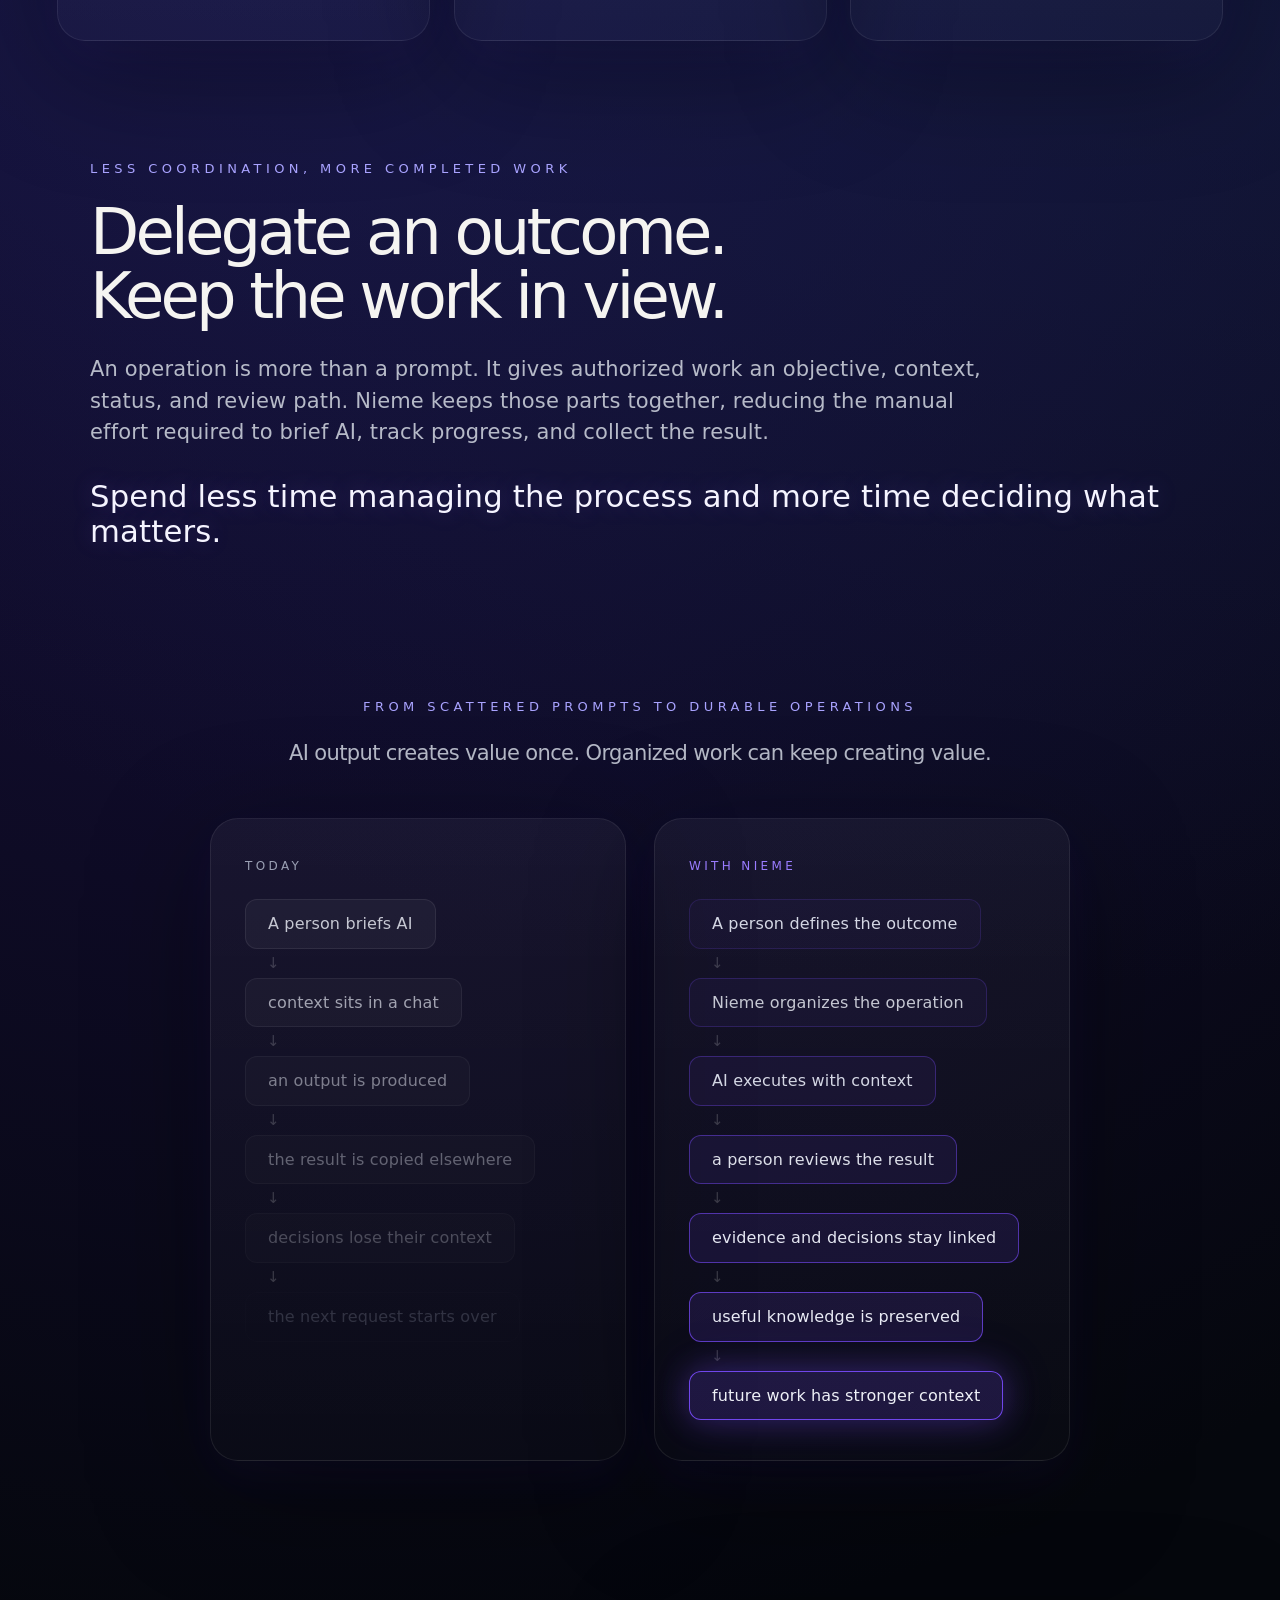
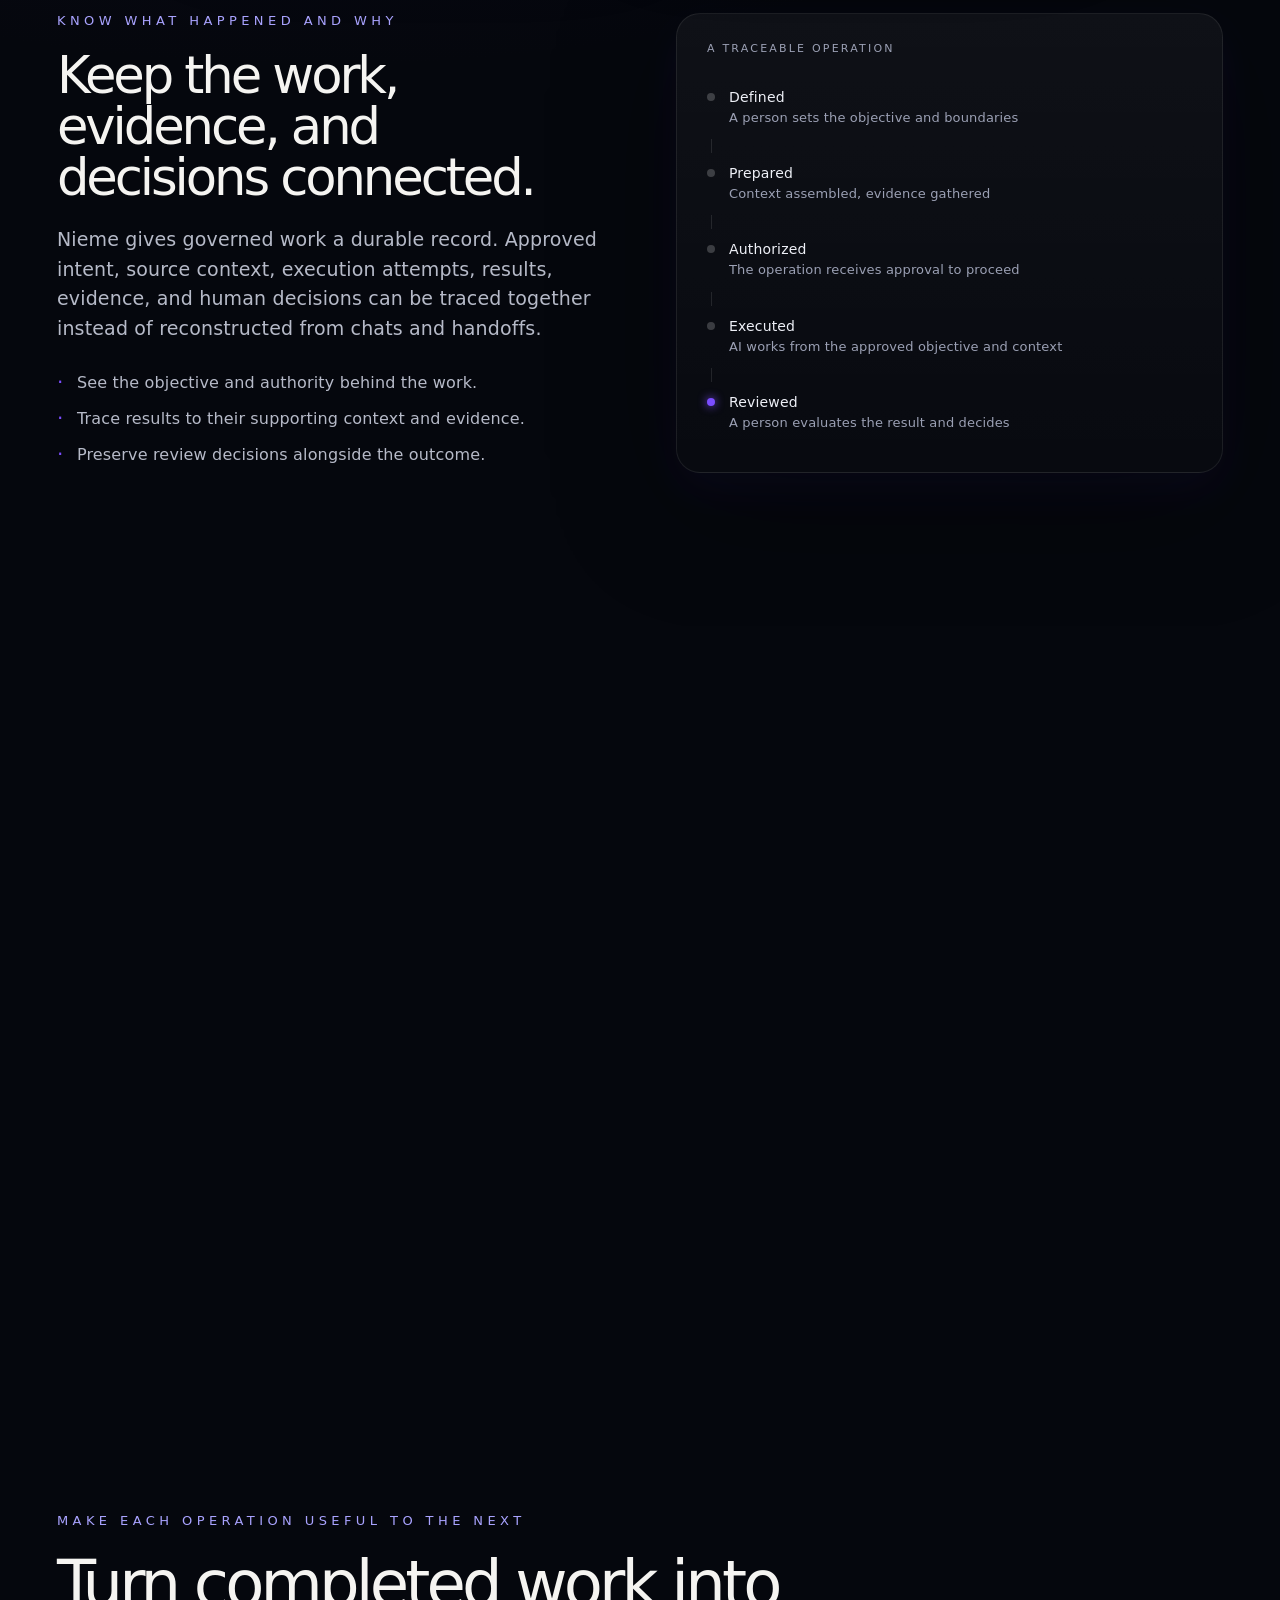
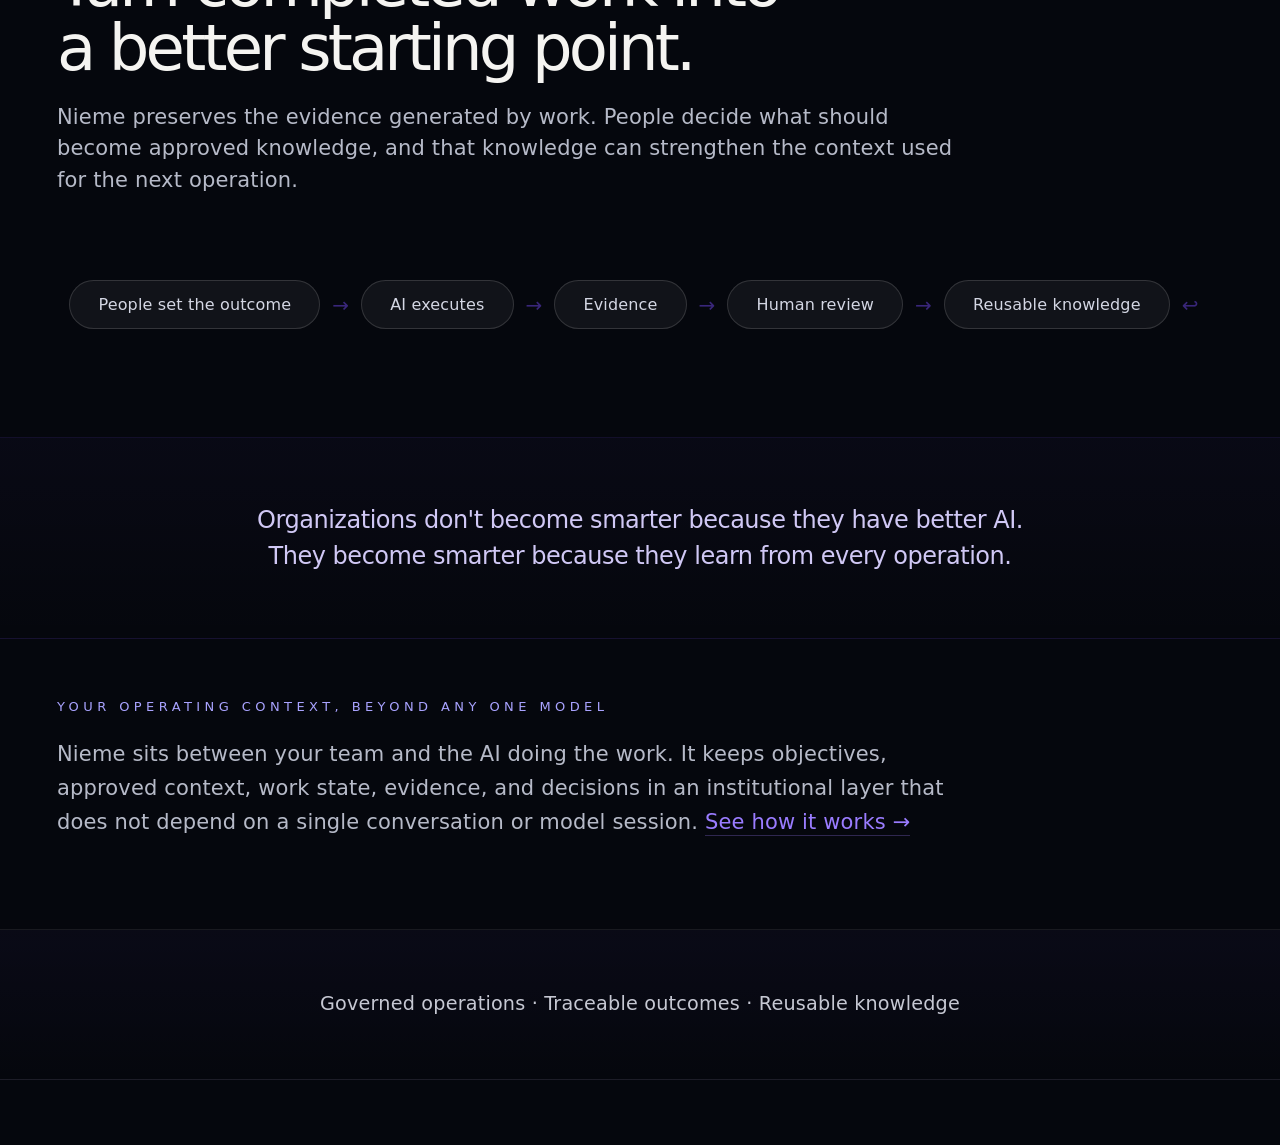
==== commit b5b1c261: "D5 - Brazilian Portuguese Localization of Nieme Marketing Website Accepted candidate delivered by th" ====
--- a/index.html
+++ b/index.html
@@ -14,6 +14,9 @@
   <meta name="twitter:title" content="Nieme | Your team decides. Nieme does the work." />
   <meta name="twitter:description" content="The operating system for AI labor. Your team decides; Nieme runs the work, under your authority, on the record." />
   <link rel="canonical" href="https://nieme.ai" />
+  <link rel="alternate" hreflang="en" href="https://nieme.ai" />
+  <link rel="alternate" hreflang="pt-BR" href="https://nieme.ai/pt-br" />
+  <link rel="alternate" hreflang="x-default" href="https://nieme.ai" />
   <link rel="icon" href="/favicon.svg" type="image/svg+xml" />
   <script type="application/ld+json">
   {
@@ -47,6 +50,10 @@
     <nav id="site-nav">
       <a href="/how-it-works">How It Works</a>
       <a href="/why-nieme">Why Nieme</a>
+      <div class="locale-switcher" role="group" aria-label="Language">
+        <a href="/" lang="en" hreflang="en" class="locale-active" aria-current="page">EN</a>
+        <a href="/pt-br" lang="pt-BR" hreflang="pt-BR">PT-BR</a>
+      </div>
       <button class="button primary" type="button" data-invite-trigger>Request Invite</button>
     </nav>
   </header>
--- a/styles.css
+++ b/styles.css
@@ -0,0 +1,695 @@
+
+:root{--bg:#05070d;--panel:#0b0f19cc;--line:#ffffff14;--text:#f5f4f1;--muted:#9ba0b4;--purple:#7b4dff;--blue:#21b8ff;--cyan:#7ee7ff}
+*{box-sizing:border-box} html{scroll-behavior:smooth}
+body{margin:0;background:radial-gradient(circle at 80% 5%,#17264f 0%,transparent 34%),radial-gradient(circle at 25% 20%,#1b1148 0%,transparent 34%),var(--bg);color:var(--text);font-family:Inter,ui-sans-serif,system-ui,-apple-system,BlinkMacSystemFont,"Segoe UI",sans-serif;letter-spacing:.01em;overflow-x:hidden}
+.grain{position:fixed;inset:0;pointer-events:none;opacity:.18;z-index:10;background-image:url("./grain.png");background-repeat:repeat;background-size:256px 256px;mix-blend-mode:screen}
+.nav{position:fixed;top:0;left:0;right:0;height:84px;z-index:20;display:flex;align-items:center;justify-content:space-between;padding:0 44px;background:linear-gradient(#05070de8,#05070d00);backdrop-filter:blur(12px)}
+.brand{display:flex;align-items:center;gap:18px;text-decoration:none;color:white;font-size:25px;letter-spacing:.42em}
+.glyph{width:46px;height:46px;border:3px solid var(--purple);border-radius:50%;display:inline-block;position:relative;box-shadow:0 0 28px #6c4cff80}
+.glyph i{position:absolute;width:14px;height:14px;border-radius:50%;background:linear-gradient(135deg,var(--cyan),var(--purple));top:50%;left:50%;transform:translate(-50%,-50%)}
+.glyph b{position:absolute;width:9px;height:9px;border-radius:50%;background:var(--purple);box-shadow:0 0 12px var(--purple);top:50%;left:50%;margin-top:-24.5px;margin-left:-4.5px;transform-origin:4.5px 24.5px;animation:logo-orbit 18s linear infinite}
+.nav nav{display:flex;gap:28px;align-items:center}.nav a:not(.button){color:#d7d8e5;text-decoration:none;font-size:14px}
+.locale-switcher{display:flex;align-items:center;gap:2px;padding:3px;border:1px solid var(--line);border-radius:999px;background:#ffffff08}
+.nav nav .locale-switcher a:not(.button){padding:5px 7px;border-radius:999px;color:var(--muted);font-size:11px;line-height:1;text-transform:uppercase}
+.nav nav .locale-switcher a:not(.button)::before{display:none}
+.nav nav .locale-switcher a.locale-active:not(.button){background:#ffffff12;color:#f5f4ff}
+.nav-toggle{display:none;flex-direction:column;justify-content:center;gap:5px;width:44px;height:44px;padding:0;background:none;border:0;cursor:pointer;z-index:21}
+.nav-toggle span{display:block;width:22px;height:2px;margin:0 auto;background:#d7d8e5;border-radius:2px;transition:transform 220ms ease,opacity 180ms ease}
+.nav-toggle[aria-expanded="true"] span:nth-child(1){transform:translateY(7px) rotate(45deg)}
+.nav-toggle[aria-expanded="true"] span:nth-child(2){opacity:0}
+.nav-toggle[aria-expanded="true"] span:nth-child(3){transform:translateY(-7px) rotate(-45deg)}
+.hero{min-height:100vh;padding:190px 8vw 90px;position:relative;display:grid;align-content:center}.hero-bg{position:absolute;inset:0;overflow:hidden;opacity:.8}.arch{position:absolute;border-radius:50%;border:1px solid #ffffff1f;transform:rotate(-12deg)}.arch-one{width:980px;height:330px;right:-170px;top:90px;background:linear-gradient(180deg,#ffffff16,#ffffff03);box-shadow:inset 0 0 60px #fff1}.arch-two{width:660px;height:160px;right:130px;top:280px;background:#ffffff0c}.orbital-large{position:absolute;right:16vw;top:18vh;width:150px;height:150px;border:2px solid #7657ff;border-radius:50%;box-shadow:0 0 45px #7657ff66}.orbital-large span{position:absolute;right:9px;top:8px;width:22px;height:22px;background:#7657ff;border-radius:50%;box-shadow:0 0 28px #7657ff}
+.kicker,.eyebrow{color:#a9a3ff;font-size:13px;letter-spacing:.34em;text-transform:uppercase;margin-bottom:24px}h1{font-size:clamp(58px,8vw,132px);line-height:.92;margin:0;max-width:1120px;font-weight:500;letter-spacing:-.07em}.lede{font-size:clamp(20px,2vw,30px);line-height:1.45;color:#c6c8d3;max-width:760px;margin:34px 0 38px}.actions{display:flex;gap:16px;margin-bottom:60px}.button{padding:16px 24px;border-radius:999px;text-decoration:none;color:white;border:1px solid var(--line)}.primary{background:linear-gradient(135deg,var(--purple),#4d9fff);box-shadow:0 0 44px #654cff66}.ghost{background:#ffffff08}
+h3{font-size:26px;margin:16px 0}
+.hero-artifacts{max-width:1440px;padding:0 64px;margin-left:auto;margin-right:auto;margin-top:12px;position:relative;display:grid;grid-template-columns:1.57fr 1fr 1fr;gap:48px;align-items:stretch;box-sizing:border-box}
+.card-surface{border:1px solid var(--line);border-radius:28px;background:linear-gradient(180deg,#ffffff0b,#ffffff04);box-shadow:0 30px 120px #00000066,0 16px 46px #654cff12;will-change:transform}
+.hero-artifacts *{box-sizing:border-box}
+.narrative{display:grid}
+.narrative-card{overflow:hidden}
+.narrative-card,.narrative-card *{min-width:0}
+.narrative-surface{padding:24px 26px;min-height:420px;display:flex;flex-direction:column;justify-content:flex-start}
+.narrative-surface h3,.operation-title,.composer-headline{font-size:clamp(18px,1.8vw,22px);line-height:1.2;font-weight:500;letter-spacing:-.03em;color:#eef0f7;margin:0;height:60px;display:flex;align-items:flex-start;font-family:Inter,ui-sans-serif,system-ui,-apple-system,sans-serif}
+.narrative-surface > p:not(.composer-answer):not(.artifact-subhead),.artifact-tray strong,.artifact-tray em,.hero-label,.artifact-subhead,.operation-row span,.operation-row strong,.composer-question,.composer-answer,.composer-tasks li,.composer-action{font-size:14px;line-height:1.3}
+.narrative-composer{min-height:420px;display:flex;flex-direction:column;justify-content:flex-start;padding:24px 26px;gap:0}
+.composer-question{color:#9ca1b4;font-size:12px;letter-spacing:.14em;text-transform:uppercase;margin:0 0 20px;font-family:Inter,ui-sans-serif,system-ui,-apple-system,sans-serif}
+.composer-body{flex:1;border-radius:16px;border:1px solid rgba(255,255,255,.08);background:linear-gradient(180deg,rgba(255,255,255,.05),rgba(255,255,255,.02));padding:20px 20px 16px;display:flex;flex-direction:column;gap:16px;overflow:hidden;margin-bottom:20px}
+.composer-answer{margin:0;color:#eef0f7;font-size:15px;line-height:1.55;font-family:Inter,ui-sans-serif,system-ui,-apple-system,sans-serif}
+.composer-tasks{margin:0;padding:0;list-style:none;display:flex;flex-direction:column;gap:10px}
+.composer-tasks li{color:#9ca1b4;font-size:13px;line-height:1.4;padding-left:18px;position:relative;font-family:Inter,ui-sans-serif,system-ui,-apple-system,sans-serif}
+.composer-tasks li::before{content:"";position:absolute;left:0;top:7px;width:6px;height:6px;border-radius:50%;border:1.5px solid #6b7080}
+.composer-action,.mock-control,.artifact-expand{
+  width:240px;
+  min-width:240px;
+  max-width:240px;
+  height:52px;
+  min-height:52px;
+  max-height:52px;
+  display:inline-flex;
+  align-items:center;
+  justify-content:flex-start;
+  gap:10px;
+  padding:0 24px;
+  border:1px solid rgba(255,255,255,.14);
+  border-radius:18px;
+  background:rgba(255,255,255,.04);
+  color:#e7e9f3;
+  font-size:14px;
+  font-weight:500;
+  letter-spacing:0;
+  font-family:Inter,ui-sans-serif,system-ui,-apple-system,sans-serif;
+  pointer-events:none;
+  cursor:default;
+  box-shadow:none;
+  transition:none;
+  transform:none;
+  box-sizing:border-box;
+}
+.composer-action{margin-top:0;padding-top:0;flex-shrink:0}
+.composer-action span,.mock-control span,.artifact-expand span{white-space:nowrap;display:flex;align-items:center;flex:1;min-width:0}
+.composer-action span::after,.mock-control span::after,.artifact-expand span::after{
+  content:" →";
+  color:#a991ff;
+  margin-left:auto;
+}
+.composer-action i,.composer-action svg,.mock-control i,.mock-control svg,.artifact-expand-icon{display:none}
+.card-footer{margin-top:0;padding-top:0;align-self:flex-start;flex-shrink:0}
+.hero-label{display:block;color:#9a7cff;font-size:12px;line-height:1;letter-spacing:.16em;text-transform:uppercase;margin-bottom:20px}
+.narrative-runtime{min-height:420px;display:flex;flex-direction:column;justify-content:flex-start}
+.operation-title{margin:0;height:60px;display:flex;align-items:flex-start}
+.operation-quality{display:inline-flex;align-items:center;height:26px;padding:0 12px;border-radius:999px;border:1px solid rgba(255,255,255,.08);background:rgba(255,255,255,.04);color:#9ca1b4;font-size:11px;letter-spacing:.12em;text-transform:uppercase;margin-bottom:20px;font-family:Inter,ui-sans-serif,system-ui,-apple-system,sans-serif}
+.operation-rows{display:flex;flex-direction:column;gap:0;flex:1;border-radius:16px;border:1px solid rgba(255,255,255,.08);background:linear-gradient(180deg,rgba(255,255,255,.05),rgba(255,255,255,.02));overflow:hidden;margin-bottom:20px}
+.operation-row{display:grid;grid-template-columns:90px 1fr;gap:12px;align-items:center;padding:14px 18px;border-bottom:1px solid rgba(255,255,255,.06)}
+.operation-row:last-child{border-bottom:0}
+.operation-row span{color:#9ca1b4;font-size:12px;letter-spacing:.08em;text-transform:uppercase;font-family:Inter,ui-sans-serif,system-ui,-apple-system,sans-serif}
+.operation-row strong{color:#eef0f7;font-size:14px;font-weight:400;font-family:Inter,ui-sans-serif,system-ui,-apple-system,sans-serif}
+.narrative-runtime .card-footer{margin-top:0;padding-top:0;align-self:flex-start;flex-shrink:0}
+.narrative-review{min-height:420px}
+.artifact-subhead{margin:0 0 8px;color:#9ca1b4;font-size:12px;letter-spacing:.12em;text-transform:uppercase;font-family:Inter,ui-sans-serif,system-ui,-apple-system,sans-serif}
+.artifact-tray{display:grid;gap:6px;margin-top:0;padding:0;flex:1;margin-bottom:20px}
+.artifact-file{display:grid;grid-template-columns:14px minmax(0,1fr) auto;gap:12px;align-items:center;height:44px;min-height:44px;max-height:44px;padding:0 14px;border:1px solid #ffffff10;border-radius:12px;background:linear-gradient(180deg,#ffffff06,#ffffff03);position:relative}
+.artifact-file span{width:10px;height:12px;border-radius:2px;background:linear-gradient(180deg,#8a91a7,#6d7390);opacity:.7;position:relative}
+.artifact-file span::after{content:"";position:absolute;right:-2px;top:0;width:0;height:0;border-left:4px solid #9ca1b4;border-top:4px solid transparent;border-bottom:4px solid transparent;opacity:.8}
+.artifact-file strong{color:#d9dce7;font-weight:500;font-size:13px;font-family:Inter,ui-sans-serif,system-ui,-apple-system,sans-serif}
+.artifact-file em{font-style:normal;color:#a991ff;font-size:12px;font-weight:600;letter-spacing:.08em;text-transform:uppercase;white-space:nowrap;opacity:.9;font-family:Inter,ui-sans-serif,system-ui,-apple-system,sans-serif}
+.narrative-surface,.narrative-surface h3,.narrative-surface p,.hero-label,.artifact-subhead,.artifact-file strong,.artifact-file em,.composer-question,.composer-answer,.composer-tasks li,.composer-action,.operation-title,.operation-quality,.operation-row span,.operation-row strong{font-family:Inter,ui-sans-serif,system-ui,-apple-system,sans-serif}
+.hero-label{font-size:11px;letter-spacing:.18em;text-transform:uppercase;color:#9a7cff;font-weight:600}
+.artifact-expand{margin-top:0;padding-top:0;flex-shrink:0}
+.artifact-subhead{font-size:12px;letter-spacing:.12em;color:#9ca1b4}
+.operation-quality{font-size:11px}
+.operation-row span{font-size:12px;letter-spacing:.08em;color:#9ca1b4}
+.operation-row strong{font-size:14px;color:#eef0f7}
+.composer-question{font-size:12px;letter-spacing:.14em;color:#9ca1b4}
+.artifact-expand-icon{display:none}
+.artifact-footer{display:none}
+.capability-curve,.runtime-intelligence{padding:120px 64px;position:relative}
+.capability-curve .section-copy,.runtime-intelligence .section-copy{max-width:1440px;margin:0 auto 30px}
+.capability-curve h2,.runtime-intelligence h2{font-size:clamp(44px,5vw,86px);line-height:1;letter-spacing:-.06em;font-weight:420;margin:0 0 18px}
+.capability-curve .section-copy p,.runtime-intelligence .section-copy p{font-size:18px;line-height:1.5;color:#b6bac8;margin:0;max-width:760px}
+.curve-figure{max-width:1440px;margin:0 auto;padding:30px 34px 26px;overflow:hidden}
+.curve-chart{width:100%;height:auto;display:block;overflow:visible}
+.curve-chart text{fill:#9ba0b4;font-size:12px;font-family:Inter,ui-sans-serif,system-ui,-apple-system,sans-serif}
+.curve-grid line{stroke:rgba(255,255,255,.08);stroke-width:1}
+.curve-axes line{stroke:rgba(255,255,255,.12);stroke-width:1}
+.curve-ticks line{stroke:rgba(255,255,255,.14);stroke-width:1}
+.curve-ticks text,.curve-axis-labels text{fill:#9ba0b4;font-size:12px;font-family:Inter,ui-sans-serif,system-ui,-apple-system,sans-serif}
+.curve-fill{fill:rgba(123,77,255,.09)}
+.curve-line{fill:none;stroke-linecap:round;stroke-linejoin:round;vector-effect:non-scaling-stroke}
+.curve-typical{stroke:rgba(255,255,255,.42);stroke-width:2;stroke-dasharray:5 4}
+.curve-nieme{stroke:var(--purple);stroke-width:2;stroke-dasharray:100;stroke-dashoffset:100}
+.curve-reveal{fill:none;stroke:#fff;stroke-width:8;stroke-linecap:round;stroke-linejoin:round;stroke-dasharray:100;stroke-dashoffset:100}
+.curve-legend{display:flex;flex-wrap:wrap;gap:18px;align-items:center;margin-top:18px;color:#9ba0b4;font-size:12px;line-height:1.4}
+.curve-legend > div{display:flex;align-items:center;gap:10px}
+.curve-swatch{width:10px;height:10px;display:inline-block;border-radius:2px}
+.curve-swatch--typical{background:rgba(255,255,255,.42)}
+.curve-swatch--nieme{background:var(--purple)}
+.curve-caption{max-width:1440px;margin:44px auto 0;text-align:center;font-size:clamp(34px,4vw,58px);line-height:1.06;letter-spacing:-.06em;color:#eef0f7;padding:0 64px}
+.motion-ready .capability-curve.is-visible .curve-reveal--typical{animation:curve-draw 1.2s ease forwards}
+.motion-ready .capability-curve.is-visible .curve-nieme{animation:curve-draw 1.2s ease forwards}
+.runtime-intelligence-shell{max-width:1440px;margin:0 auto;padding:34px 34px 42px;overflow:visible}
+.runtime-diagram{position:relative}
+.runtime-diagram--desktop{display:block;min-height:880px}
+.runtime-diagram--mobile{display:none}
+.runtime-ring{width:100%;height:auto;display:block}
+.runtime-connector path,.runtime-connector line{fill:none;stroke-width:1.25;stroke-linecap:round;stroke-linejoin:round}
+.runtime-connector--ring path{stroke:rgba(255,255,255,.20)}
+.runtime-connector--spokes line{stroke:rgba(255,255,255,.12)}
+.runtime-ring marker path{fill:rgba(255,255,255,.20)}
+.runtime-node-glass{border:1px solid rgba(255,255,255,.26);background:linear-gradient(180deg,#ffffff10,#ffffff07);box-shadow:0 0 28px color-mix(in srgb,var(--purple) 8%,transparent)}
+.runtime-hub{position:absolute;left:50%;top:50%;transform:translate(-50%,-50%);width:210px;height:210px;border:14px solid var(--purple);border-radius:50%;display:grid;place-items:center;color:#fff;box-shadow:0 0 128px color-mix(in srgb,var(--purple) 50%,transparent)}
+.runtime-hub-wordmark{max-width:70%;font-size:25px;line-height:1;letter-spacing:.2em;color:#fff;white-space:nowrap}
+.runtime-hub>b{position:absolute;width:41px;height:41px;border-radius:50%;background:var(--purple);box-shadow:0 0 55px var(--purple);top:50%;left:50%;margin-top:-112px;margin-left:-20.5px;transform-origin:20.5px 112px}
+.runtime-node{position:absolute;width:176px;height:176px;border-radius:50%;display:grid;align-content:center;justify-items:center;text-align:center;gap:10px;padding:20px 16px}
+.runtime-node-title{display:block;font-size:14px;line-height:1.2;font-weight:500;letter-spacing:-.02em;color:#eef0f7;font-family:Inter,ui-sans-serif,system-ui,-apple-system,sans-serif}
+.runtime-node-caption{display:block;font-size:12px;line-height:1.45;color:#9ba0b4;font-family:Inter,ui-sans-serif,system-ui,-apple-system,sans-serif;max-width:132px}
+.runtime-node--context{left:50%;top:72px;transform:translateX(-50%)}
+.runtime-node--operations{right:72px;top:50%;transform:translateY(-50%)}
+.runtime-node--artifacts{left:50%;bottom:84px;transform:translateX(-50%)}
+.runtime-node--intelligence{left:72px;top:50%;transform:translateY(-50%)}
+.runtime-node-flow{position:absolute;left:25.5%;top:28.5%;transform:rotate(-50deg);transform-origin:left center;color:color-mix(in srgb,var(--purple) 70%,transparent);font-size:12px;letter-spacing:.04em;font-family:Inter,ui-sans-serif,system-ui,-apple-system,sans-serif;white-space:nowrap}
+.runtime-mobile-head{position:relative;width:120px;height:120px;margin:0 auto 24px;border:8px solid var(--purple);border-radius:50%;display:grid;place-items:center;color:#fff;box-shadow:0 0 73px color-mix(in srgb,var(--purple) 50%,transparent)}
+.runtime-mobile-head .runtime-hub-wordmark{font-size:15px;letter-spacing:.18em}
+.runtime-mobile-head>b{position:absolute;width:24px;height:24px;border-radius:50%;background:var(--purple);box-shadow:0 0 32px var(--purple);top:50%;left:50%;margin-top:-64px;margin-left:-12px}
+.runtime-mobile-stack{display:grid;gap:12px}
+.runtime-mobile-node{padding:18px 18px 16px;border-radius:20px;display:grid;gap:8px}
+.runtime-mobile-connector{height:18px;margin-left:26px;border-left:1px solid rgba(255,255,255,.12);position:relative}
+.runtime-mobile-connector::after{content:"";position:absolute;left:-4px;bottom:-2px;width:0;height:0;border-left:4px solid transparent;border-right:4px solid transparent;border-top:6px solid rgba(255,255,255,.12)}
+.runtime-mobile-return{margin-top:2px;padding:10px 0 0 26px;color:color-mix(in srgb,var(--purple) 70%,transparent);font-size:12px;letter-spacing:.04em;font-family:Inter,ui-sans-serif,system-ui,-apple-system,sans-serif}
+.runtime-mobile-return::before{content:"";display:block;width:1px;height:22px;margin-left:-26px;margin-bottom:10px;background:rgba(255,255,255,.12)}
+.runtime-mobile-return span{display:block}
+.statement{padding:150px 8vw;text-align:center}.statement p{font-size:21px;line-height:1.5;color:#a8adbd;max-width:920px;margin:30px auto 0}.statement h2{font-size:clamp(44px,6vw,92px);font-weight:400;margin:0;letter-spacing:-.06em}
+.definition,.flow,.trust{padding:120px 8vw}.definition .section-copy,.flow .section-copy,.trust .section-copy{max-width:1100px}.definition h2,.flow h2,.trust h2{font-size:clamp(42px,5vw,82px);line-height:1;letter-spacing:-.06em;font-weight:420;margin:0 0 26px}.definition p,.flow p,.trust p{font-size:21px;line-height:1.5;color:#b6bac8;margin:0;max-width:920px}
+.flow p.continuous-payoff{margin-top:30px;font-size:clamp(24px,2.4vw,32px);line-height:1.15;font-weight:500;color:#f5f4ff;max-width:none;text-shadow:0 0 22px #9a7cff40}
+.hero .definition{padding:120px 0}
+.trust-banner{padding:150px 0 30px;text-align:center}
+.trust-banner h2{font-size:clamp(44px,6vw,92px);margin:0 0 24px}
+.trust-banner p{max-width:640px;margin:0 auto;font-size:17px}
+.trust-banner .trust-banner-subline{margin-bottom:18px;font-size:clamp(24px,3vw,38px)}
+.primitives{padding:100px 8vw;display:grid;grid-template-columns:repeat(5,1fr);gap:18px}.primitives article{min-height:270px;border:1px solid var(--line);border-radius:28px;padding:28px;background:#ffffff06}.primitives span{color:#756cff}.primitives h3{font-size:26px;margin:60px 0 16px}.primitives p{color:#aeb3c4;line-height:1.55}
+.demo{padding:120px 8vw;display:grid;grid-template-columns:1fr 1fr;gap:54px;align-items:center}.demo h2,.final h2{font-size:clamp(42px,5vw,82px);line-height:1;letter-spacing:-.06em;font-weight:420;margin:0 0 26px}.demo p,.final p{font-size:21px;line-height:1.5;color:#b6bac8}.artifact-stack{display:grid;gap:18px}.artifact{border:1px solid var(--line);border-radius:26px;padding:26px;background:linear-gradient(180deg,#ffffff0b,#ffffff04)}.artifact span{font-size:12px;color:#9a7cff;text-transform:uppercase;letter-spacing:.12em}.artifact h4{font-size:22px;margin:14px 0 8px}.artifact p{font-size:15px;margin:0;color:#8e93a7}
+.final{padding:140px 8vw 180px;text-align:center}.final em{font-style:normal;color:#8d6cff;text-shadow:0 0 10px rgba(123,92,255,.45),0 0 28px rgba(123,92,255,.38),0 0 70px rgba(123,92,255,.22),0 0 140px rgba(123,92,255,.10)}
+footer{padding:0 8vw 48px;text-align:center;color:var(--muted);font-size:14px}
+.epilogue{max-width:520px;margin:70px auto 110px;padding:0 22px;text-align:center;color:var(--muted)}
+.epilogue div{font-size:11px;line-height:1;letter-spacing:.18em;text-transform:uppercase;margin-bottom:14px}
+.epilogue p{margin:0;font-size:15px;line-height:1.5;font-weight:400;white-space:nowrap}
+.sr-only{position:absolute;width:1px;height:1px;padding:0;margin:-1px;overflow:hidden;clip:rect(0,0,0,0);white-space:nowrap;border:0}
+.invite-form{display:grid;grid-template-columns:minmax(220px,360px) auto;justify-content:center;gap:12px;margin:32px auto 0;max-width:620px}
+.invite-form input{min-width:0;padding:0 20px;border:1px solid var(--line);border-radius:999px;background:#ffffff08;color:var(--text);font:inherit;outline:none}
+.invite-form input::placeholder{color:var(--muted)}
+.invite-form input:focus{border-color:var(--purple);box-shadow:0 0 0 3px #7b4dff24}
+.invite-form button:disabled{cursor:wait;opacity:.65}
+.invite-status{grid-column:1 / -1;min-height:24px;margin:0!important;font-size:14px!important}
+@media(max-width:900px){.nav{padding:0 22px}.brand{font-size:18px}.primitives,.demo{grid-template-columns:1fr}h1{font-size:56px}
+  .nav-toggle{display:flex}
+  .nav nav{position:fixed;top:84px;left:0;right:0;flex-direction:column;align-items:stretch;gap:0;padding:8px 22px 20px;background:#080a12f7;backdrop-filter:blur(14px);border-bottom:1px solid #ffffff14;transform:translateY(-14px);opacity:0;pointer-events:none;transition:opacity 200ms ease,transform 200ms ease}
+  .nav nav.is-open{opacity:1;transform:translateY(0);pointer-events:auto}
+  .nav nav a:not(.button){padding:15px 4px;font-size:16px;border-bottom:1px solid #ffffff0d}
+  .nav nav .button{margin-top:16px;width:100%}
+}
+@media(max-width:560px){.invite-form{grid-template-columns:1fr}.invite-form input{min-height:52px}.invite-status{grid-column:1}}
+@media(max-width:560px){.epilogue p{white-space:normal}}
+@media(max-width:900px){
+  .nav nav .locale-switcher{align-self:flex-start;margin-top:14px}
+  .nav nav .locale-switcher a:not(.button){padding:7px 9px;border-bottom:0;font-size:12px}
+}
+
+/* Material motion */
+.button{padding:16px 24px;border-radius:999px;text-decoration:none;color:white;border:1px solid var(--line);cursor:pointer;font-weight:500;transition:transform 250ms ease,border-color 250ms ease,background 250ms ease}
+.primary{background:linear-gradient(135deg,var(--purple),#4d9fff);box-shadow:0 0 44px #654cff66}
+.ghost{background:#ffffff08}
+.button:hover{transform:translateY(-3px)}
+.button.primary:hover{box-shadow:0 8px 54px #654cff80}
+.button.ghost:hover{box-shadow:0 8px 34px #654cff26}
+
+.nav nav a:not(.button){position:relative;isolation:isolate;transition:color 250ms ease,text-shadow 250ms ease}
+.nav nav a:not(.button)::before{position:absolute;inset:-9px -12px;z-index:-1;border:1px solid transparent;border-radius:999px;background:#ffffff00;content:"";transition:background 250ms ease,border-color 250ms ease}
+.nav nav a:not(.button):hover::before{border-color:#ffffff0b;background:#ffffff0a;box-shadow:0 0 22px #7657ff1f}
+.nav nav a:not(.button):hover{color:#f5f4ff;text-shadow:0 0 16px #9a7cff4d}
+.nav nav .button{padding:10px 18px;font-size:13px;font-weight:500}
+.nav nav .button.primary{box-shadow:0 0 20px #654cff40}
+
+.terminal,.primitives article,.artifact,.narrative-surface{position:relative;will-change:transform;transition:transform 300ms ease,border-color 300ms ease}
+.primitives article,.artifact{overflow:hidden}
+.terminal:hover,.primitives article:hover,.artifact:hover{transform:translateY(-4px);border-color:#ffffff26;box-shadow:0 28px 80px #00000066,0 16px 46px #654cff1f}
+.narrative-surface:hover{transform:none}
+
+.statement,.definition,.flow,.primitives,.demo,.trust,.final,.capability-curve,.runtime-intelligence{content-visibility:auto;contain-intrinsic-size:800px}
+.hero-bg,.glyph b{animation:none}
+.motion-ready .hero.is-animation-active .hero-bg{animation:atmosphere-drift 16s ease-in-out infinite alternate}
+.motion-ready .nav.is-animation-active .glyph b{animation:logo-orbit 40s linear infinite}
+.motion-ready .runtime-intelligence.is-animation-active .runtime-hub>b{animation:logo-orbit 40s linear infinite}
+.animations-paused *{animation-play-state:paused!important}
+
+.reveal{opacity:0;transform:translateY(12px)}
+.motion-ready .reveal{transition:opacity 500ms ease,transform 500ms ease}
+.reveal.is-visible{opacity:1;transform:translateY(0)}
+
+@keyframes atmosphere-drift{
+  from{opacity:.78;transform:translate3d(-3px,2px,0)}
+  to{opacity:.82;transform:translate3d(4px,-2px,0)}
+}
+
+@keyframes logo-orbit{
+  to{transform:rotate(360deg)}
+}
+
+@keyframes curve-draw{
+  to{stroke-dashoffset:0}
+}
+
+@media(prefers-reduced-motion:reduce){
+  html{scroll-behavior:auto}
+  .glyph b,.hero-bg,.runtime-hub>b{animation:none}
+  .button,.nav nav a:not(.button),.nav nav a:not(.button)::before,.primitives article,.artifact,.narrative-surface,.reveal{transition:none}
+  .button:hover,.primitives article:hover,.artifact:hover,.narrative-surface:hover{transform:none}
+  .reveal,.reveal.is-visible{opacity:1;transform:none}
+  .capability-curve .curve-reveal,.capability-curve .curve-nieme{animation:none;stroke-dashoffset:0}
+}
+@media(max-width:900px){
+  .hero{padding:160px 22px 70px}
+  .hero-artifacts{grid-template-columns:1fr;gap:20px;padding:0}
+  .narrative-surface{min-height:0;height:auto;max-height:none;width:100%}
+  .narrative-composer,.narrative-runtime,.narrative-review{min-height:0;height:auto;max-height:none;width:100%}
+  .operation-title{height:auto;display:block}
+  .narrative-surface h3,.composer-headline{height:auto;display:block}
+  .composer-body{margin-bottom:12px;overflow:visible}
+  .operation-rows{margin-bottom:12px;flex:none}
+  .artifact-tray{margin-bottom:12px;flex:none}
+  .composer-action{width:100%;white-space:normal}
+  .card-footer{width:100%;white-space:normal}
+  .artifact-expand{width:100%;white-space:normal}
+  .operation-row{grid-template-columns:80px 1fr;gap:8px}
+  .operation-row strong{white-space:normal;word-break:break-word}
+  .artifact-file{height:auto;min-height:44px;max-height:none;padding:10px 14px}
+  .artifact-file strong{white-space:normal;word-break:break-word}
+  .narrative-card,.narrative-card *{min-width:0;max-width:100%}
+  .statement,.definition,.flow,.primitives,.demo,.trust,.final,.capability-curve,.runtime-intelligence{content-visibility:visible}
+}
+@media(max-width:768px){
+  .capability-curve,.runtime-intelligence{padding:96px 22px}
+  .curve-figure,.runtime-intelligence-shell{padding:24px 20px 22px}
+  .capability-curve h2,.runtime-intelligence h2{font-size:clamp(34px,9vw,56px)}
+  .curve-caption{font-size:clamp(24px,8vw,36px)}
+  .runtime-diagram--desktop{display:none}
+  .runtime-diagram--mobile{display:block}
+  .runtime-intelligence-shell{padding:24px 20px 22px}
+  .runtime-mobile-head{margin-bottom:18px}
+  .runtime-mobile-stack{position:relative;padding-left:18px}
+  .runtime-mobile-stack::before{content:"";position:absolute;left:7px;top:32px;bottom:72px;width:1px;background:rgba(255,255,255,.12)}
+  .runtime-mobile-node{grid-template-columns:42px minmax(0,1fr);align-items:center;column-gap:14px;padding:16px 16px 16px 12px;border-radius:18px}
+  .runtime-mobile-node::before{content:"";grid-column:1;grid-row:1 / span 2;width:42px;height:42px;border-radius:50%;border:1px solid rgba(255,255,255,.26);background:linear-gradient(180deg,#ffffff10,#ffffff07)}
+  .runtime-mobile-node .runtime-node-title,.runtime-mobile-node .runtime-node-caption{grid-column:2;text-align:left}
+  .runtime-mobile-connector{height:16px;margin-left:18px}
+  .runtime-mobile-return{padding-left:18px}
+  .runtime-mobile-return::before{margin-left:-18px}
+}
+
+.runtime-intelligence.reveal,.runtime-intelligence.reveal.is-visible{opacity:1;transform:none;transition:none}
+
+/* Shared header system and section rhythm */
+:root{--section-padding:60px;--section-inline:clamp(22px,4.45vw,64px)}
+.runtime-intelligence,.statement,.capability-curve,.flow,.primitives,.demo,.trust,.final{padding:var(--section-padding) var(--section-inline)}
+.hero{width:100%;grid-template-columns:minmax(0,1fr);padding-left:var(--section-inline);padding-right:var(--section-inline)}
+.hero > *{min-width:0}
+.hero .definition{padding:var(--section-padding) 0}
+.section-title{width:100%;max-width:1440px;margin:0 auto 30px;text-align:left}
+.section-title > .eyebrow{margin-bottom:24px}
+.section-title > h2,.capability-curve .section-title > h2,.runtime-intelligence .section-title > h2{font-size:clamp(42px,5vw,82px);line-height:1;letter-spacing:-.06em;font-weight:420;margin:0 0 26px}
+.section-title > p,.capability-curve .section-title > p,.runtime-intelligence .section-title > p{font-size:21px;line-height:1.5;color:#b6bac8;margin:0;max-width:920px}
+.statement-block{padding-top:var(--section-padding);padding-bottom:var(--section-padding);text-align:center}
+.statement-block > h2{font-size:clamp(44px,6vw,92px);line-height:1;letter-spacing:-.06em;font-weight:400;margin:0}
+.statement-block > p{max-width:920px;margin:30px auto 0}
+.trust-banner.statement-block{padding-left:0;padding-right:0}
+.trust-banner.statement-block > .trust-banner-subline{margin:24px auto 18px}
+.final.statement-block{padding-left:var(--section-inline);padding-right:var(--section-inline)}
+
+@media(max-width:768px){
+  :root{--section-padding:48px}
+  h1{max-width:100%;font-size:clamp(44px,14vw,56px);overflow-wrap:anywhere}
+  .section-title > h2,.capability-curve .section-title > h2,.runtime-intelligence .section-title > h2{font-size:clamp(34px,9vw,56px)}
+}
+
+/* =============================================
+   HOME v3 + INNER PAGES — STRUCTURAL ADDITIONS
+   ============================================= */
+
+/* Nav active state */
+.nav-active{color:#f5f4ff!important}
+
+/* Inner page hero — shorter than home */
+.page-inner .hero{min-height:0;padding-top:180px;padding-bottom:80px}
+.page-inner .hero h1{font-size:clamp(38px,6vw,80px);max-width:980px}
+.page-inner .hero .lede{font-size:clamp(17px,1.8vw,21px)}
+
+/* Hero stack (supporting lines below subhead) */
+.hero-stack{display:flex;flex-direction:column;gap:6px;margin:28px 0 36px}
+.hero-stack span{font-size:15px;color:#9ba0b4;letter-spacing:.01em;padding-left:18px;position:relative;line-height:1.4}
+.hero-stack span::before{content:"·";position:absolute;left:0;color:var(--purple);font-size:18px;line-height:1}
+
+/* ---- THE CONSTITUTION ---- */
+.constitution{padding:var(--section-padding) var(--section-inline)}
+.constitution-grid{display:grid;grid-template-columns:repeat(3,1fr);gap:24px;max-width:1440px;margin:0 auto}
+.constitution-col{padding:38px 34px;border-radius:28px}
+.constitution-col h3{font-size:clamp(19px,2vw,28px);font-weight:420;letter-spacing:-.04em;margin:0 0 14px;color:var(--text);line-height:1.1}
+.constitution-col p{font-size:17px;line-height:1.6;color:#b6bac8;margin:0}
+
+/* ---- BEFORE / AFTER ---- */
+.before-after{padding:var(--section-padding) var(--section-inline)}
+.before-after-grid{display:grid;grid-template-columns:1fr 1fr;gap:28px;max-width:1440px;margin:0 auto 32px}
+.before-after-col{padding:30px 28px;border-radius:28px}
+.before-after-label{font-size:11px;letter-spacing:.26em;text-transform:uppercase;color:var(--muted);margin-bottom:22px}
+.before-after-label--nieme{color:#9a7cff}
+.flow-chain{display:flex;flex-direction:column;align-items:flex-start}
+.flow-node{padding:8px 16px;border-radius:10px;border:1px solid rgba(255,255,255,.08);background:rgba(255,255,255,.04);font-size:14px;color:#c6c8d3;line-height:1.35;max-width:280px}
+.flow-node--gone{color:var(--muted);border-color:rgba(255,255,255,.04);background:transparent}
+.flow-node--smart{color:#eef0f7;border-color:rgba(123,77,255,.3);background:rgba(123,77,255,.08)}
+.flow-arrow{color:rgba(255,255,255,.18);font-size:13px;padding:5px 0 5px 16px;line-height:1}
+.before-after-caption{max-width:1440px;margin:0 auto;font-size:clamp(20px,2.2vw,28px);font-weight:420;color:#c6c8d3;text-align:center;letter-spacing:-.02em;line-height:1.35}
+
+/* ---- THE LEDGER ---- */
+.ledger{padding:var(--section-padding) var(--section-inline)}
+.ledger-content{max-width:1440px;margin:0 auto;display:grid;grid-template-columns:1fr 1fr;gap:72px;align-items:start}
+.ledger-text .eyebrow{margin-bottom:22px}
+.ledger-text h2{font-size:clamp(34px,4vw,62px);line-height:1;letter-spacing:-.06em;font-weight:420;margin:0 0 22px}
+.ledger-text p{font-size:19px;line-height:1.55;color:#b6bac8;margin:0 0 28px}
+.ledger-points{display:flex;flex-direction:column;gap:12px}
+.ledger-point{font-size:16px;color:#b6bac8;padding-left:20px;position:relative;line-height:1.5}
+.ledger-point::before{content:"·";position:absolute;left:0;color:var(--purple);font-size:20px;line-height:1.1}
+.ledger-point strong{color:var(--text);font-weight:500}
+.ledger-visual{padding:28px 30px;border-radius:24px}
+.timeline-label-top{font-size:11px;letter-spacing:.2em;text-transform:uppercase;color:var(--muted);margin-bottom:22px}
+.timeline-track{display:flex;flex-direction:column}
+.timeline-item{display:flex;align-items:flex-start;gap:14px;padding:12px 0}
+.timeline-dot{width:8px;height:8px;border-radius:50%;background:rgba(255,255,255,.2);flex-shrink:0;margin-top:4px}
+.timeline-dot--active{background:var(--purple);box-shadow:0 0 10px var(--purple)}
+.timeline-info{display:flex;flex-direction:column;gap:4px}
+.timeline-step-label{font-size:14px;color:#eef0f7;font-weight:500}
+.timeline-step-sub{font-size:13px;color:var(--muted);line-height:1.4}
+.timeline-connector-line{width:1px;height:14px;background:rgba(255,255,255,.1);margin-left:3.5px}
+
+/* ---- THE FLYWHEEL ---- */
+.flywheel{padding:var(--section-padding) var(--section-inline)}
+.flywheel .section-title{max-width:1440px;margin:0 auto 36px}
+.flywheel .section-title h2{font-size:clamp(42px,5vw,82px);line-height:1;letter-spacing:-.06em;font-weight:420;margin:0 0 22px}
+.flywheel .section-title p{font-size:21px;line-height:1.5;color:#b6bac8;max-width:920px}
+.flywheel-loop-visual{max-width:1440px;margin:0 auto;display:flex;align-items:center;flex-wrap:wrap;row-gap:12px;justify-content:center;padding:48px 0}
+.flywheel-node{padding:14px 28px;border-radius:999px;border:1px solid rgba(255,255,255,.14);background:rgba(255,255,255,.05);font-size:16px;color:#d4d7e4;white-space:nowrap;transition:transform 240ms ease,border-color 240ms ease,background 240ms ease,box-shadow 240ms ease;cursor:default}
+.flywheel-node:hover{transform:translateY(-3px);border-color:rgba(154,124,255,.4);background:rgba(123,77,255,.1);box-shadow:0 8px 28px rgba(123,77,255,.2)}
+.flywheel-arrow{color:rgba(123,77,255,.45);font-size:20px;padding:0 12px;line-height:1;flex-shrink:0}
+
+/* ---- FINAL CTA GLOW ---- */
+.final.statement-block{position:relative;overflow:hidden}
+.final.statement-block::before{content:"";position:absolute;left:50%;top:50%;transform:translate(-50%,-50%);width:800px;height:400px;background:radial-gradient(ellipse at center,rgba(123,77,255,.18) 0%,transparent 68%);pointer-events:none;z-index:0}
+.final.statement-block>*{position:relative;z-index:1}
+.final.statement-block h2{text-shadow:0 0 80px rgba(123,77,255,.28),0 0 200px rgba(123,77,255,.12)}
+
+/* ---- SOUL BAND ---- */
+.soul-band{padding:64px var(--section-inline);text-align:center;border-top:1px solid rgba(123,77,255,.12);border-bottom:1px solid rgba(123,77,255,.12);background:linear-gradient(rgba(123,77,255,.03),transparent)}
+.soul-band p{font-size:clamp(17px,2vw,24px);font-weight:400;letter-spacing:-.02em;color:#d0c8f5;max-width:820px;margin:0 auto;line-height:1.5}
+
+/* ---- ARCHITECTURE TEASER ---- */
+.arch-teaser{padding:var(--section-padding) var(--section-inline)}
+.arch-teaser .section-title p{font-size:21px;line-height:1.6;color:#b6bac8;max-width:920px;margin:0}
+.arch-teaser a{color:#9a7cff;text-decoration:none;border-bottom:1px solid rgba(154,124,255,.28);padding-bottom:1px;transition:color 200ms,border-color 200ms}
+.arch-teaser a:hover{color:#c4b0ff;border-color:rgba(196,176,255,.55)}
+
+/* ---- TRUST FOOTER STRIP ---- */
+.trust-footer{padding:36px var(--section-inline);border-top:1px solid var(--line);text-align:center}
+.trust-footer p{font-size:13px;color:var(--muted);margin:0;letter-spacing:.03em}
+
+/* ---- FOUNDER'S NOTE STUB ---- */
+.founders-section{padding:var(--section-padding) var(--section-inline);max-width:1440px;margin:0 auto;box-sizing:border-box;width:100%}
+.founders-stub{min-height:100px;border:1px dashed rgba(255,255,255,.09);border-radius:20px;display:flex;align-items:center;justify-content:center;color:rgba(255,255,255,.18);font-size:11px;letter-spacing:.16em;text-transform:uppercase}
+
+/* =============================================
+   HOW IT WORKS PAGE — LIFECYCLE FLOW
+   ============================================= */
+
+.lifecycle{padding:var(--section-padding) var(--section-inline)}
+.lifecycle-header{max-width:1440px;margin:0 auto 32px}
+.lifecycle-example-label{font-size:14px;color:var(--muted);letter-spacing:.04em;margin-bottom:8px}
+.lifecycle-example-label em{font-style:normal;color:#c6c8d3;letter-spacing:0}
+.lifecycle-flow{max-width:560px;margin:0 auto;padding:32px;border-radius:24px}
+.lifecycle-node{padding:16px 20px;border-radius:14px;border:1px solid rgba(255,255,255,.1);background:linear-gradient(180deg,rgba(255,255,255,.06),rgba(255,255,255,.02));font-size:15px;color:#eef0f7;line-height:1.4}
+.lifecycle-node-label{display:block;font-size:10px;letter-spacing:.18em;text-transform:uppercase;color:#9a7cff;margin-bottom:6px}
+.lifecycle-node--review{border-color:rgba(255,255,255,.18);background:linear-gradient(180deg,rgba(255,255,255,.09),rgba(255,255,255,.04))}
+.lifecycle-node--bright{border-color:rgba(123,77,255,.3);background:rgba(123,77,255,.07)}
+.lifecycle-connector{height:22px;margin-left:18px;border-left:1px solid rgba(255,255,255,.12);position:relative}
+.lifecycle-connector::after{content:"";position:absolute;left:-4px;bottom:-2px;width:0;height:0;border-left:4px solid transparent;border-right:4px solid transparent;border-top:6px solid rgba(255,255,255,.1)}
+.lifecycle-caption{max-width:700px;margin:32px auto 0;font-size:16px;line-height:1.65;color:var(--muted);text-align:center}
+
+/* =============================================
+   HOW IT WORKS PAGE — EXPERIMENT SECTION
+   ============================================= */
+
+.experiment{padding:var(--section-padding) var(--section-inline)}
+.experiment .section-title{max-width:1440px;margin:0 auto 20px}
+.experiment .section-title h2{font-size:clamp(42px,5vw,82px);line-height:1;letter-spacing:-.06em;font-weight:420;margin:0 0 22px}
+.experiment-lead{font-size:19px;line-height:1.55;color:#b6bac8;max-width:920px;margin:0 0 18px}
+.experiment-bullets{max-width:1440px;margin:0 auto 36px;padding:0;list-style:none;display:flex;flex-direction:column;gap:12px}
+.experiment-bullets li{font-size:17px;color:#b6bac8;padding-left:24px;position:relative;line-height:1.5}
+.experiment-bullets li::before{content:"·";position:absolute;left:0;color:var(--purple);font-size:20px;line-height:1.1}
+.experiment-loop-visual{max-width:1440px;margin:0 auto 32px;display:flex;align-items:center;flex-wrap:wrap;row-gap:10px}
+.experiment-closing{max-width:1440px;margin:0 auto;font-size:17px;color:#c6c8d3;line-height:1.6}
+
+/* =============================================
+   HOW IT WORKS PAGE — PLATFORM ARCH BODY
+   ============================================= */
+
+.platform-arch-body{margin-bottom:16px}
+.platform-arch-body>p{font-size:19px;line-height:1.55;color:#b6bac8;max-width:920px;margin:0 0 22px}
+.platform-arch-items{display:flex;flex-direction:column;gap:10px;max-width:820px;margin-bottom:24px}
+.platform-arch-item{font-size:16px;color:#b6bac8;padding-left:24px;position:relative;line-height:1.55}
+.platform-arch-item::before{content:"·";position:absolute;left:0;color:var(--purple);font-size:20px;line-height:1.1}
+.platform-arch-item strong{color:#eef0f7;font-weight:500}
+.platform-arch-swap{font-size:17px;color:#c6c8d3;max-width:920px;margin:0}
+
+/* =============================================
+   HOW IT WORKS PAGE — OPERATIONAL HIERARCHY
+   ============================================= */
+
+.hierarchy{padding:var(--section-padding) var(--section-inline)}
+.hierarchy .section-title{max-width:1440px;margin:0 auto 32px}
+.hierarchy-flow{max-width:460px;margin:0 auto}
+.hierarchy-node{padding:14px 22px;border-radius:14px;border:1px solid rgba(255,255,255,.1);background:linear-gradient(180deg,rgba(255,255,255,.06),rgba(255,255,255,.02));font-size:15px;color:#eef0f7;display:flex;align-items:center;gap:14px}
+.hierarchy-node--bright{border-color:rgba(123,77,255,.28);background:rgba(123,77,255,.06)}
+.hierarchy-num{font-size:10px;color:var(--purple);letter-spacing:.1em;min-width:20px;flex-shrink:0;font-weight:600;text-transform:uppercase}
+.hierarchy-connector{height:18px;margin-left:30px;border-left:1px solid rgba(255,255,255,.1);position:relative}
+.hierarchy-connector::after{content:"";position:absolute;left:-4px;bottom:-1px;width:0;height:0;border-left:4px solid transparent;border-right:4px solid transparent;border-top:6px solid rgba(255,255,255,.1)}
+.hierarchy-caption{text-align:center;margin:28px auto 0;font-size:15px;color:var(--muted);max-width:620px;line-height:1.65}
+
+/* =============================================
+   WHY NIEME PAGE
+   ============================================= */
+
+/* VS sections */
+.vs-section{border-top:1px solid var(--line)}
+.vs-section .section-copy{max-width:1100px}
+
+/* Triad — three columns */
+.triad{padding:var(--section-padding) var(--section-inline)}
+.triad .section-title{max-width:1440px;margin:0 auto 32px}
+.triad-grid{display:grid;grid-template-columns:repeat(3,1fr);gap:24px;max-width:1440px;margin:0 auto}
+.triad-col{padding:36px 32px;border-radius:28px}
+.triad-col h3{font-size:clamp(19px,2.2vw,26px);font-weight:420;letter-spacing:-.04em;margin:0 0 14px;color:var(--text);line-height:1.1}
+.triad-col p{font-size:17px;line-height:1.6;color:#b6bac8;margin:0}
+
+/* =============================================
+   RESPONSIVE — NEW SECTIONS
+   ============================================= */
+
+@media(max-width:900px){
+  .constitution-grid,.before-after-grid,.ledger-content,.triad-grid{grid-template-columns:1fr}
+  .ledger-content{gap:40px}
+  .flywheel-loop-visual,.experiment-loop-visual{row-gap:6px}
+  .platform-arch-items{max-width:100%}
+  .page-inner .hero h1{font-size:clamp(34px,10vw,52px)}
+}
+
+@media(max-width:768px){
+  .lifecycle-flow{padding:24px 20px}
+  .hierarchy-flow{max-width:100%}
+  .flywheel .section-title h2,.experiment .section-title h2{font-size:clamp(34px,9vw,56px)}
+}
+
+/* =============================================
+   POLISH PASS 2 — DESIGN ELEVATIONS
+   ============================================= */
+
+/* #1 — CTA: kill background glow, let <em> carry it */
+.final.statement-block::before{display:none}
+.final.statement-block h2{text-shadow:none}
+
+/* #2 — Hero constitution: 3-col visual sequence */
+.hero-constitution-visual{display:grid;grid-template-columns:repeat(3,1fr);margin:40px 0 44px;max-width:760px;border:1px solid rgba(255,255,255,.1);border-radius:20px;background:linear-gradient(180deg,rgba(255,255,255,.05),rgba(255,255,255,.02));overflow:hidden}
+.hero-const-col{padding:22px 26px;display:flex;flex-direction:column;gap:10px;position:relative}
+.hero-const-col:not(:last-child)::after{content:"";position:absolute;right:0;top:18%;bottom:18%;width:1px;background:rgba(255,255,255,.08)}
+.hero-const-num{font-size:10px;letter-spacing:.2em;text-transform:uppercase;color:var(--purple);font-weight:600;line-height:1}
+.hero-const-line{font-size:15px;color:#eef0f7;line-height:1.35;font-weight:420;letter-spacing:-.02em;margin:0}
+@media(max-width:600px){
+  .hero-constitution-visual{max-width:100%;grid-template-columns:1fr}
+  .hero-const-col:not(:last-child){border-bottom:1px solid rgba(255,255,255,.06)}
+  .hero-const-col:not(:last-child)::after{display:none}
+}
+
+/* #3 — Trust footer: elevated from footnote to trust band */
+.trust-footer{padding:56px var(--section-inline);border-top:1px solid rgba(255,255,255,.08);border-bottom:1px solid rgba(255,255,255,.08);text-align:center;background:linear-gradient(rgba(123,77,255,.04),transparent)}
+.trust-footer p{font-size:clamp(16px,1.5vw,20px);color:#c6c8d3;margin:0;letter-spacing:.01em;line-height:1.9;font-weight:400}
+
+/* #4 — VS comparison visual */
+.vs-comparison{max-width:680px;margin:36px 0 8px;display:grid;grid-template-columns:1fr auto 1fr;border:1px solid rgba(255,255,255,.1);border-radius:20px;overflow:hidden;background:linear-gradient(180deg,rgba(255,255,255,.04),rgba(255,255,255,.01))}
+.vs-col{padding:24px 28px;display:flex;flex-direction:column;gap:14px}
+.vs-col-label{font-size:10px;letter-spacing:.2em;text-transform:uppercase;color:var(--muted);line-height:1}
+.vs-col--us .vs-col-label{color:var(--purple)}
+.vs-col-items{display:flex;flex-direction:column;gap:9px}
+.vs-col-items span{font-size:14px;line-height:1.4;color:#9ba0b4;display:block}
+.vs-col--them .vs-col-items span{text-decoration:line-through;text-decoration-color:rgba(255,255,255,.12);opacity:.55}
+.vs-col--us .vs-col-items span{color:#d4d7e4}
+.vs-divider{display:flex;align-items:center;justify-content:center;color:rgba(123,77,255,.35);font-size:12px;border-left:1px solid rgba(255,255,255,.08);border-right:1px solid rgba(255,255,255,.08);padding:0 14px;flex-shrink:0}
+@media(max-width:600px){
+  .vs-comparison{grid-template-columns:1fr}
+  .vs-col:not(:last-child){border-bottom:1px solid rgba(255,255,255,.07)}
+  .vs-divider{display:none}
+}
+
+/* #5 — Ledger: breakthrough framing */
+.ledger-invention-tag{display:inline-flex;align-items:center;padding:5px 14px;border-radius:999px;background:rgba(123,77,255,.1);border:1px solid rgba(123,77,255,.28);color:#c4b0ff;font-size:10px;letter-spacing:.18em;text-transform:uppercase;margin-bottom:16px}
+.ledger-invention-note{font-size:16px;line-height:1.6;color:rgba(154,124,255,.8);margin:20px 0 0!important;padding-left:16px;border-left:2px solid rgba(123,77,255,.3)}
+
+/* #6 — OS card grid */
+.os-intro{font-size:19px;line-height:1.55;color:#b6bac8;max-width:920px;margin:0 0 0}
+.os-grid{display:grid;grid-template-columns:repeat(3,1fr);gap:24px;max-width:1440px;margin:32px auto 0}
+.os-card{padding:36px 32px;border-radius:24px;display:flex;flex-direction:column;gap:12px;position:relative;overflow:hidden}
+.os-card--featured{border-color:rgba(123,77,255,.35)!important;box-shadow:0 30px 120px rgba(0,0,0,.5),0 0 60px rgba(123,77,255,.12)!important}
+.os-card::before{content:"";position:absolute;inset:0;background:linear-gradient(135deg,rgba(123,77,255,.05),transparent 60%);pointer-events:none}
+.os-card--featured::before{background:linear-gradient(135deg,rgba(123,77,255,.1),transparent 60%)}
+.os-card-icon{width:36px;height:36px;display:flex;align-items:center;justify-content:center;color:#9a7cff;flex-shrink:0}
+.os-card-system-label{display:inline-flex;align-items:center;padding:4px 12px;border-radius:999px;background:rgba(123,77,255,.1);border:1px solid rgba(123,77,255,.2);color:#a991ff;font-size:10px;letter-spacing:.16em;text-transform:uppercase;width:fit-content}
+.os-card-name{font-size:clamp(18px,1.8vw,24px);font-weight:500;letter-spacing:-.04em;margin:4px 0 0;color:var(--text);line-height:1}
+.os-card-desc{font-size:15px;line-height:1.6;color:#b6bac8;margin:0}
+.os-swap{font-size:17px;color:#c6c8d3;max-width:920px;margin:24px 0 0;font-style:italic}
+@media(max-width:1024px){.os-grid{grid-template-columns:repeat(2,1fr)}}
+@media(max-width:600px){.os-grid{grid-template-columns:1fr}}
+
+/* #7 — Orbital: text-on-path style */
+.runtime-flow-text{font-size:11px;fill:color-mix(in srgb,var(--purple) 65%,transparent);letter-spacing:.06em;font-family:Inter,ui-sans-serif,system-ui,-apple-system,sans-serif}
+
+/* Neon-glow signature — same style as .final em, usable anywhere */
+em.glow{font-style:normal;color:#8d6cff;text-shadow:0 0 10px rgba(123,92,255,.45),0 0 28px rgba(123,92,255,.38),0 0 70px rgba(123,92,255,.22),0 0 140px rgba(123,92,255,.10)}
+
+/* === BEFORE/AFTER ELEVATED — Pass 3 ===
+   Centered, larger, always-on traveling wave */
+.before-after{text-align:center}
+.before-after .section-title{text-align:center;max-width:860px;margin-left:auto;margin-right:auto;margin-bottom:48px}
+.before-after-subline{font-size:clamp(19px,2vw,26px);line-height:1.3;letter-spacing:-.03em;font-weight:420;color:#d4d7e4;margin:14px 0 0}
+.before-after-grid{max-width:860px;margin-left:auto;margin-right:auto}
+.before-after-col{padding:40px 34px;text-align:left}
+.before-after .flow-node{padding:13px 22px;font-size:16px;border-radius:12px;max-width:340px}
+.before-after .flow-arrow{font-size:15px;padding:7px 0 7px 22px}
+.before-after .before-after-label{font-size:12px;letter-spacing:.28em;margin-bottom:26px}
+
+/* End states — applied immediately when is-arguing is set, no transition needed */
+.before-after.is-arguing [data-decay="1"]{opacity:1}
+.before-after.is-arguing [data-decay="2"]{opacity:.80}
+.before-after.is-arguing [data-decay="3"]{opacity:.60}
+.before-after.is-arguing [data-decay="4"]{opacity:.45}
+.before-after.is-arguing [data-decay="5"]{opacity:.33}
+.before-after.is-arguing [data-decay="6"]{opacity:.25}
+.before-after.is-arguing [data-glow="1"]{border-color:rgba(123,77,255,.16);background:rgba(123,77,255,.04);color:#d4d7e4}
+.before-after.is-arguing [data-glow="2"]{border-color:rgba(123,77,255,.22);background:rgba(123,77,255,.05)}
+.before-after.is-arguing [data-glow="3"]{border-color:rgba(123,77,255,.33);background:rgba(123,77,255,.07);color:#d4d7e4}
+.before-after.is-arguing [data-glow="4"]{border-color:rgba(123,77,255,.45);background:rgba(123,77,255,.09);color:#dde0ea}
+.before-after.is-arguing [data-glow="5"]{border-color:rgba(123,77,255,.58);background:rgba(123,77,255,.11);color:#e5e7f2}
+.before-after.is-arguing [data-glow="6"]{border-color:rgba(123,77,255,.70);background:rgba(123,77,255,.13);color:#eaecf5}
+.before-after.is-arguing [data-glow="7"]{border-color:rgba(123,77,255,.90);background:rgba(123,77,255,.18);box-shadow:0 0 32px rgba(123,77,255,.32),0 0 64px rgba(123,77,255,.12);color:#eef0f7}
+
+/* Traveling wave — always-on, looping, premium slow
+   Today: soft dimness travels down (knowledge dying)
+   Nieme: soft brightening travels down (knowledge compounding)
+   Negative delays start each chip mid-cycle so the wave is already moving on load */
+@keyframes today-wave{
+  0%,12%,100%{filter:brightness(1)}
+  6%{filter:brightness(.42)}
+}
+@keyframes nieme-wave{
+  0%,12%,100%{filter:brightness(1)}
+  6%{filter:brightness(1.68)}
+}
+.motion-ready [data-decay]{animation:today-wave 8s ease-in-out infinite}
+.motion-ready [data-decay="1"]{animation-delay:0s}
+.motion-ready [data-decay="2"]{animation-delay:-1s}
+.motion-ready [data-decay="3"]{animation-delay:-2s}
+.motion-ready [data-decay="4"]{animation-delay:-3s}
+.motion-ready [data-decay="5"]{animation-delay:-4s}
+.motion-ready [data-decay="6"]{animation-delay:-5s}
+.motion-ready [data-glow]{animation:nieme-wave 9s ease-in-out infinite}
+.motion-ready [data-glow="1"]{animation-delay:0s}
+.motion-ready [data-glow="2"]{animation-delay:-1s}
+.motion-ready [data-glow="3"]{animation-delay:-2s}
+.motion-ready [data-glow="4"]{animation-delay:-3s}
+.motion-ready [data-glow="5"]{animation-delay:-4s}
+.motion-ready [data-glow="6"]{animation-delay:-5s}
+.motion-ready [data-glow="7"]{animation-delay:-6s}
+
+/* Reduced motion: static end states, no loop */
+@media(prefers-reduced-motion:reduce){
+  .motion-ready [data-decay],.motion-ready [data-glow]{animation:none!important}
+}
+
+/* =============================================
+   LOOP MOTIF — brand cycle signature
+   ============================================= */
+
+.loop-motif-svg{width:100%;height:auto;overflow:visible}
+.loop-motif-svg--6{max-width:520px}
+.loop-ring{fill:none;stroke:rgba(123,77,255,.22);stroke-width:1.5}
+.loop-ring-glow{fill:none;stroke:rgba(123,77,255,.07);stroke-width:10}
+.loop-dot{fill:rgba(154,124,255,.65)}
+.loop-tracer{fill:#8d6cff}
+.loop-lbl{fill:#9ba0b4;font-size:13px;font-family:Inter,ui-sans-serif,system-ui,sans-serif;letter-spacing:-.01em}
+.loop-lbl--hi{fill:#d4d7e4;font-weight:500}
+.loop-motif-center{max-width:520px;margin:36px auto 32px;display:flex;justify-content:center}
+@media(prefers-reduced-motion:reduce){.loop-tracer{display:none}}
+
+/* Hero split layout */
+.hero--loop{
+  padding-top:160px;
+  padding-bottom:80px;
+  align-content:center;
+  align-items:center;
+  grid-template-columns:1fr 1fr;
+  column-gap:clamp(32px,4vw,56px)
+}
+.hero-text-col,.hero-loop-col{min-width:0}
+.hero-loop-col{display:block;align-self:start}
+@media(max-width:1080px){
+  .hero--loop{grid-template-columns:1fr}
+  .hero-loop-col{margin-top:48px}
+}
+@media(max-width:768px){
+  .hero--loop .hero-loop-col{display:none}
+}
+
+/* Composer input */
+.composer-wrap{max-width:560px;margin:0 auto}
+.composer-label{font-size:11px;letter-spacing:.2em;text-transform:uppercase;color:var(--muted);margin-bottom:12px;padding-left:2px}
+.composer-field{display:flex;align-items:center;gap:14px;padding:16px 18px;border:1px solid rgba(255,255,255,.14);border-radius:18px;background:linear-gradient(180deg,rgba(255,255,255,.07),rgba(255,255,255,.03));box-shadow:0 0 0 1px rgba(123,77,255,.15),0 12px 40px rgba(0,0,0,.35)}
+.composer-text{flex:1;font-size:16px;color:#eef0f7;line-height:1.4;letter-spacing:-.01em}
+.composer-cursor{display:inline-block;width:2px;height:17px;background:#9a7cff;border-radius:1px;margin-left:1px;vertical-align:-3px;animation:cursor-blink 1.1s step-end infinite}
+.composer-send{width:40px;height:40px;border-radius:50%;background:linear-gradient(135deg,var(--purple),#4d9fff);color:white;font-size:16px;line-height:1;display:flex;align-items:center;justify-content:center;flex-shrink:0;box-shadow:0 0 22px rgba(123,77,255,.42)}
+.composer-down{width:1px;height:28px;background:linear-gradient(rgba(123,77,255,.4),rgba(255,255,255,.08));margin:10px auto}
+@keyframes cursor-blink{0%,100%{opacity:1}50%{opacity:0}}
+@media(prefers-reduced-motion:reduce){.composer-cursor{animation:none}}
+
+/* Ledger right column */
+.ledger-right{display:flex;flex-direction:column;gap:28px}
+
+/* Hero composer */
+.hero-composer{width:100%}
+.hero-composer .composer-label{margin-bottom:14px}
+.hero-composer-field{padding:18px 18px 18px 22px;min-height:64px;align-items:flex-start;cursor:default}
+.hero-composer-inner{flex:1;display:flex;align-items:flex-start;min-height:24px;gap:0}
+.hero-composer-text{font-size:17px;color:#eef0f7;line-height:1.5;letter-spacing:-.01em;word-break:break-word}
+.hero-composer-field .composer-cursor{height:20px;vertical-align:-4px;margin-left:0}
+.hero-status-lines{margin-top:22px;display:flex;flex-direction:column;gap:13px}
+.hero-status-line{display:flex;align-items:center;gap:10px;font-size:12px;color:var(--muted);letter-spacing:.01em;opacity:0;transform:translateY(3px);transition:opacity 350ms ease,transform 350ms ease}
+.hero-status-line.is-visible{opacity:1;transform:none}
+.hero-status-dot{width:14px;height:14px;flex-shrink:0;position:relative}
+.hero-status-dot::before{content:'';position:absolute;top:50%;left:50%;transform:translate(-50%,-50%);width:5px;height:5px;border-radius:50%;background:rgba(123,77,255,.55);transition:opacity 180ms ease}
+.hero-status-dot::after{content:'✓';position:absolute;top:50%;left:50%;transform:translate(-50%,-50%);font-size:10px;color:#9a7cff;opacity:0;transition:opacity 180ms ease}
+.hero-status-dot.is-done::before{opacity:0}
+.hero-status-dot.is-done::after{opacity:1}
+@media(prefers-reduced-motion:reduce){
+  .hero-status-line{transition:none}
+  .hero-status-dot::before,.hero-status-dot::after{transition:none}
+}
+
+/* Balanced headings */
+h1,h2,h3{text-wrap:balance}
+
+/* Compact glass chips (bullet group replacement) */
+.chip-row{display:flex;flex-wrap:wrap;gap:10px}
+.chip{flex:1 1 180px;padding:14px 18px;border:1px solid rgba(255,255,255,.1);border-radius:14px;background:linear-gradient(180deg,rgba(255,255,255,.06),rgba(255,255,255,.02));font-size:14px;line-height:1.5;color:#c4c6d4;display:flex;align-items:flex-start;gap:9px}
+.chip::before{content:'';width:5px;height:5px;border-radius:50%;background:rgba(123,77,255,.65);flex-shrink:0;margin-top:6px}
+
+/* Experiment section pull-quote */
+.experiment-pullquote{max-width:800px;margin:44px auto 0;font-size:clamp(20px,2vw,26px);font-style:italic;line-height:1.5;color:#d0d2e0;text-align:center;letter-spacing:-.02em}
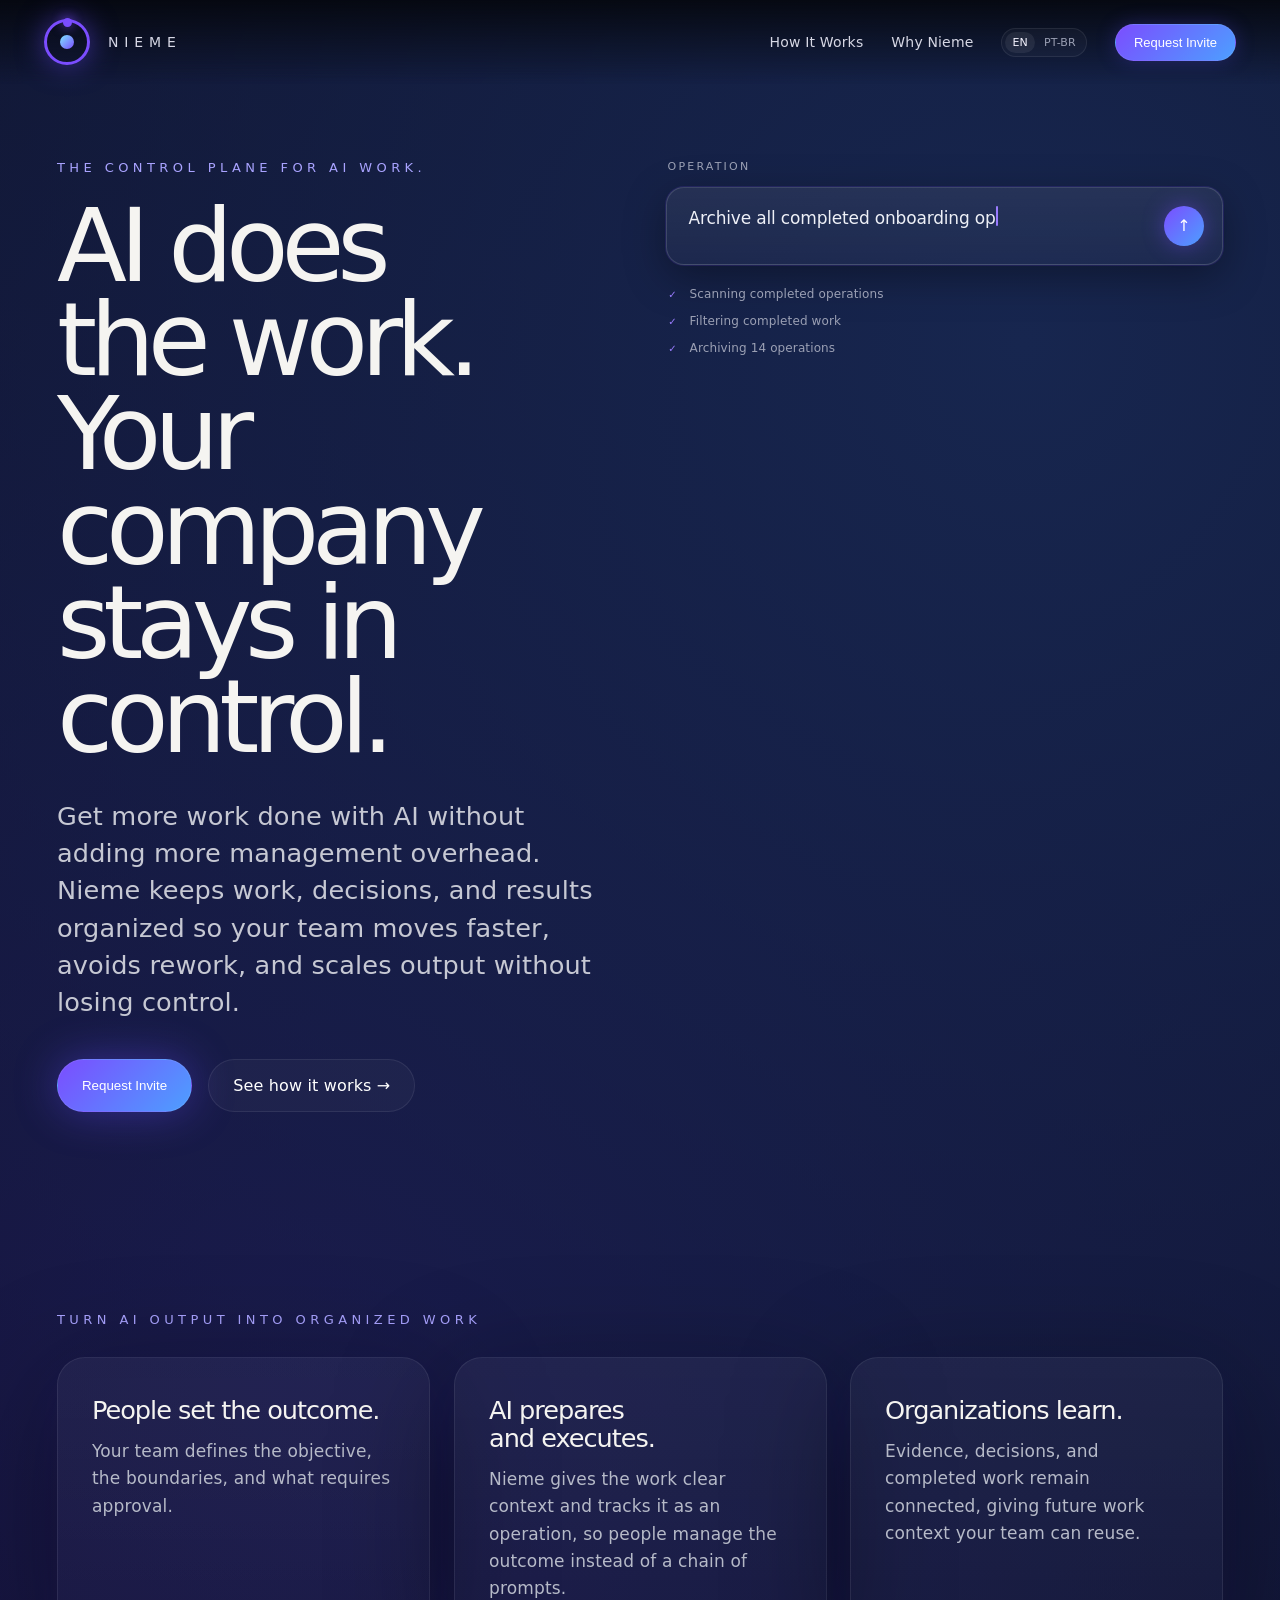
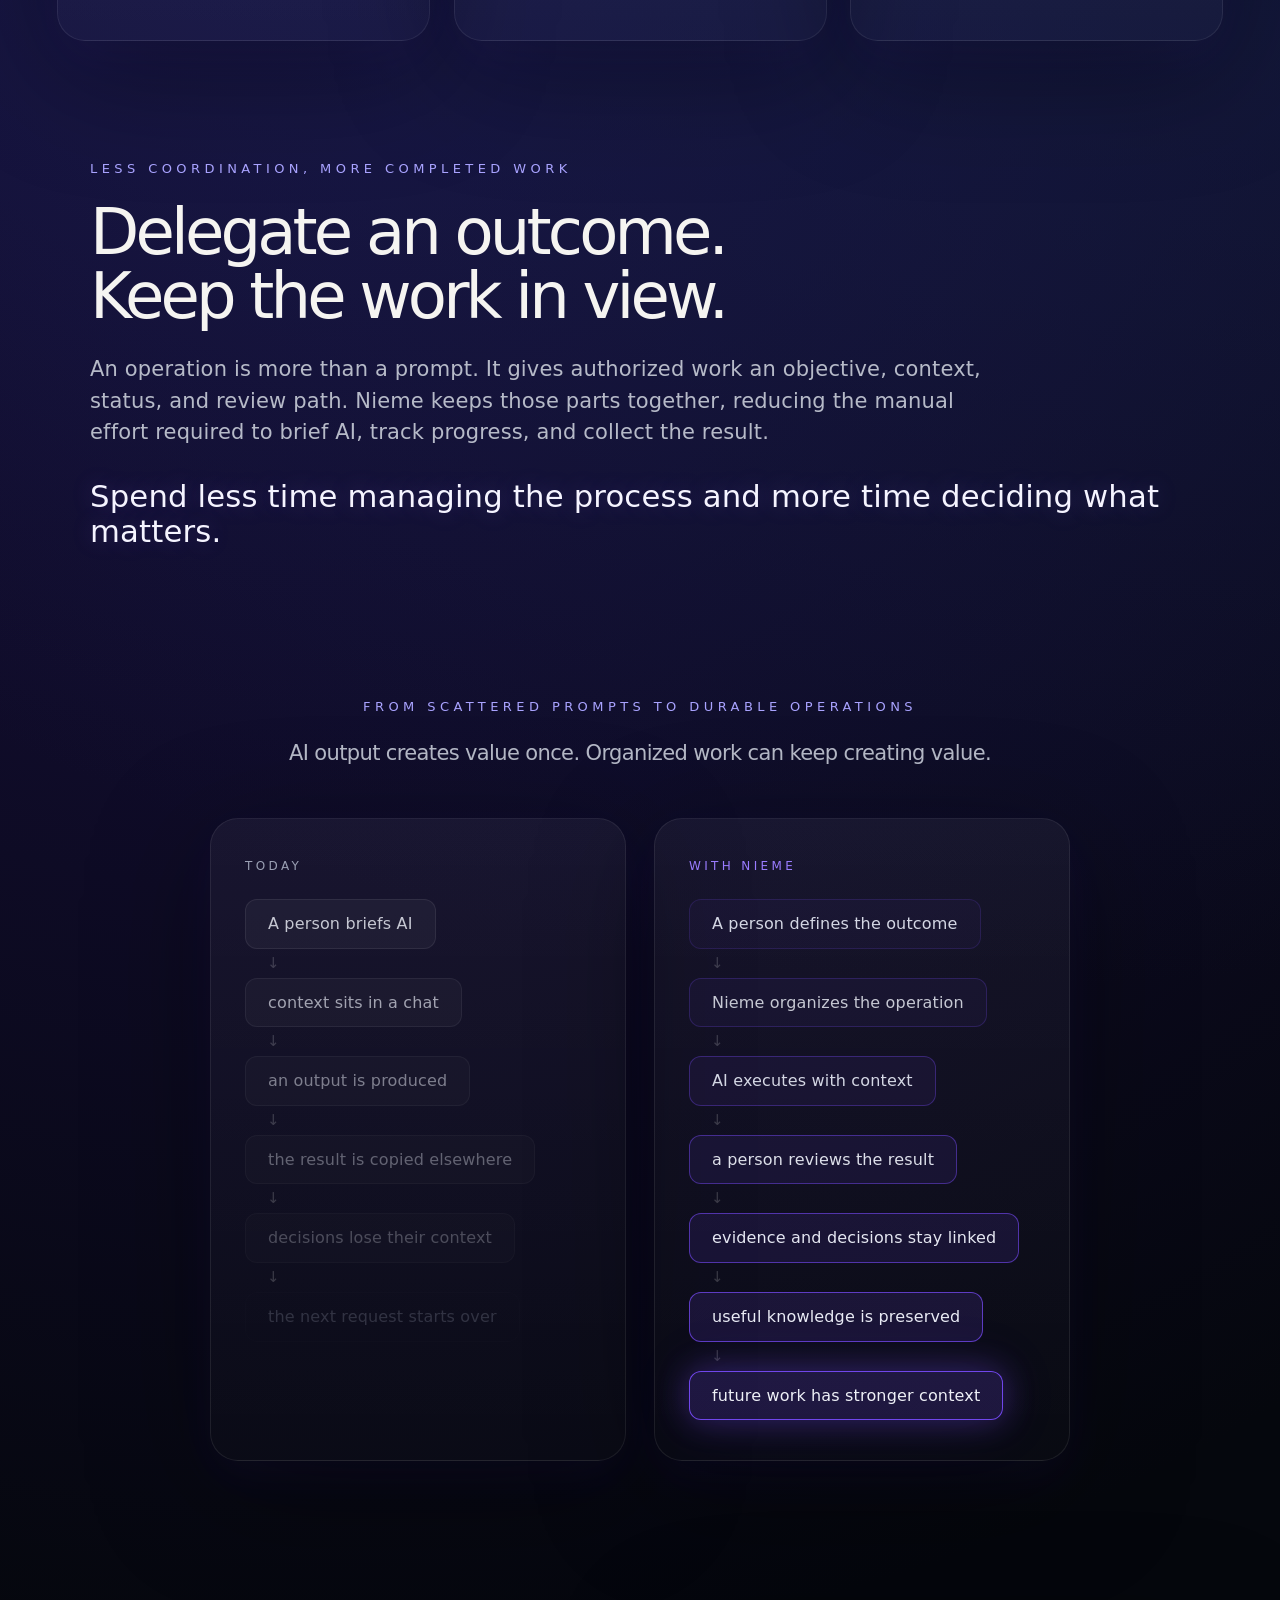
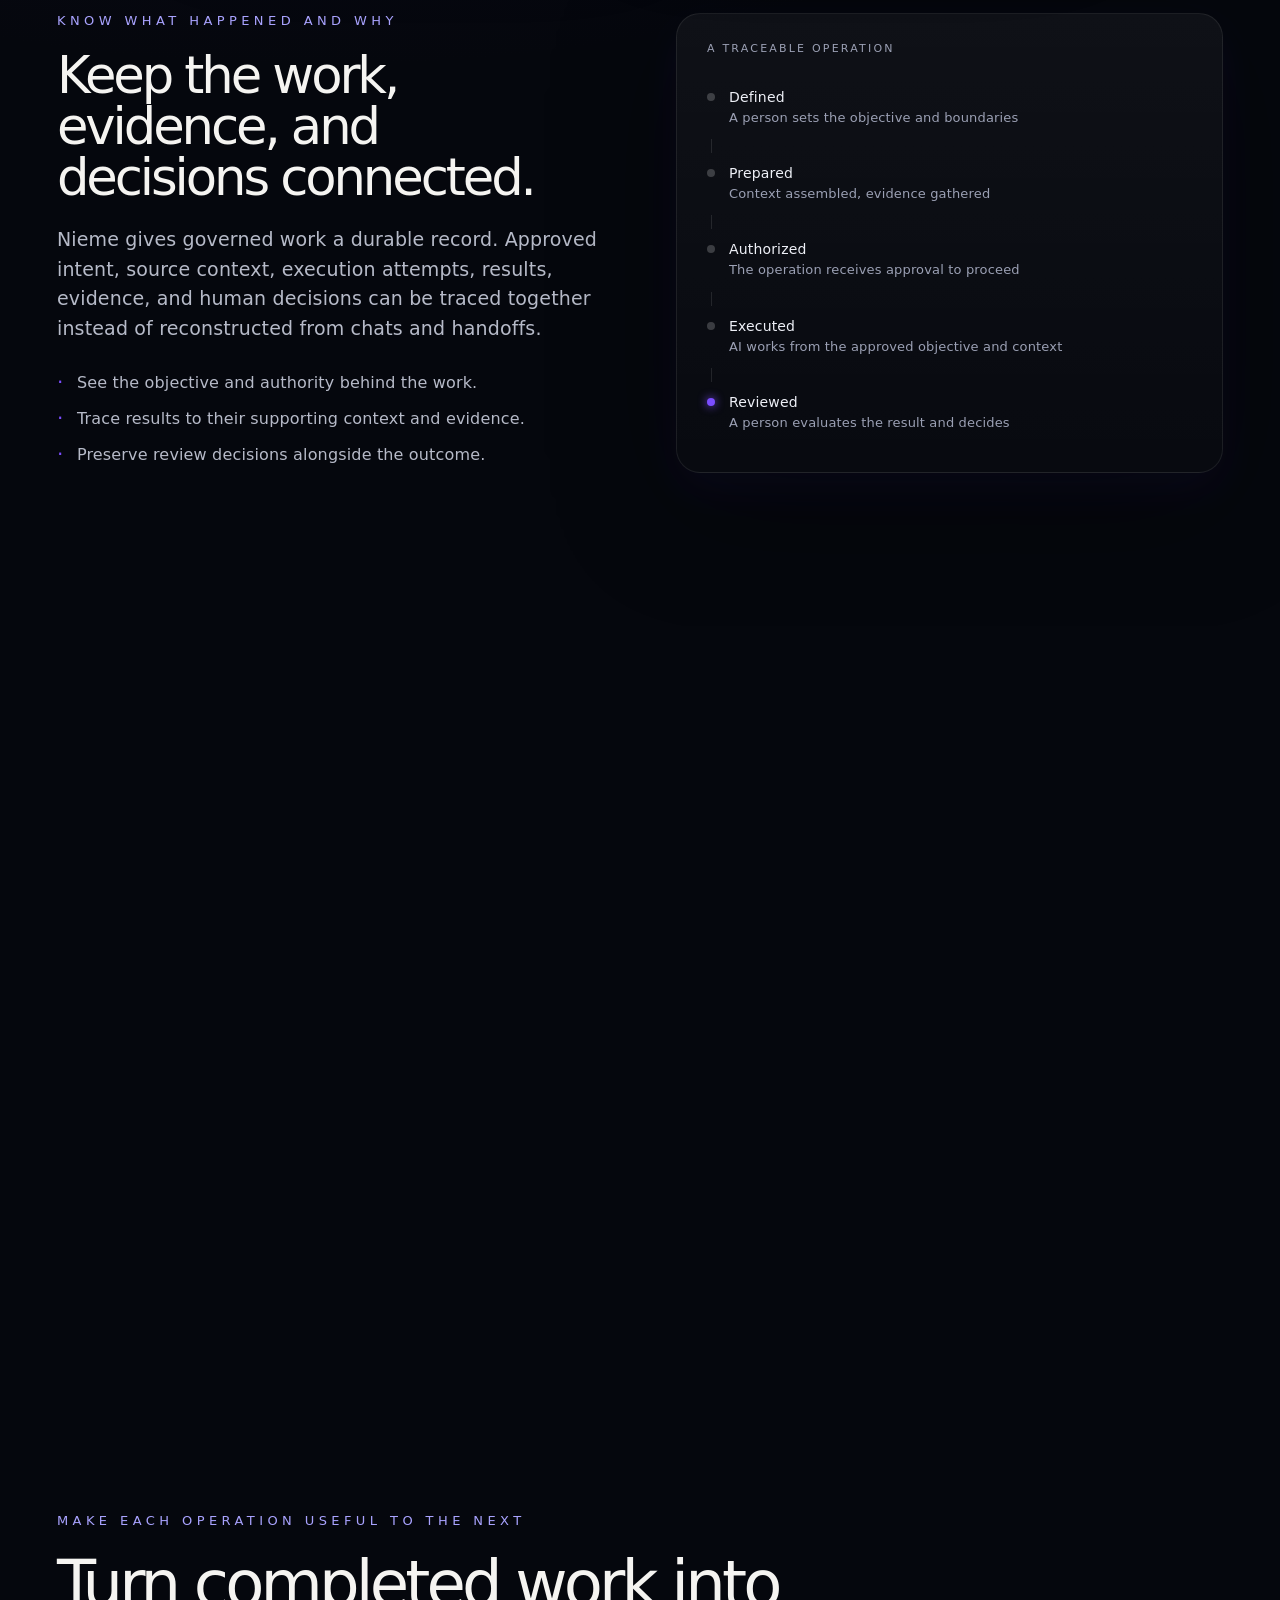
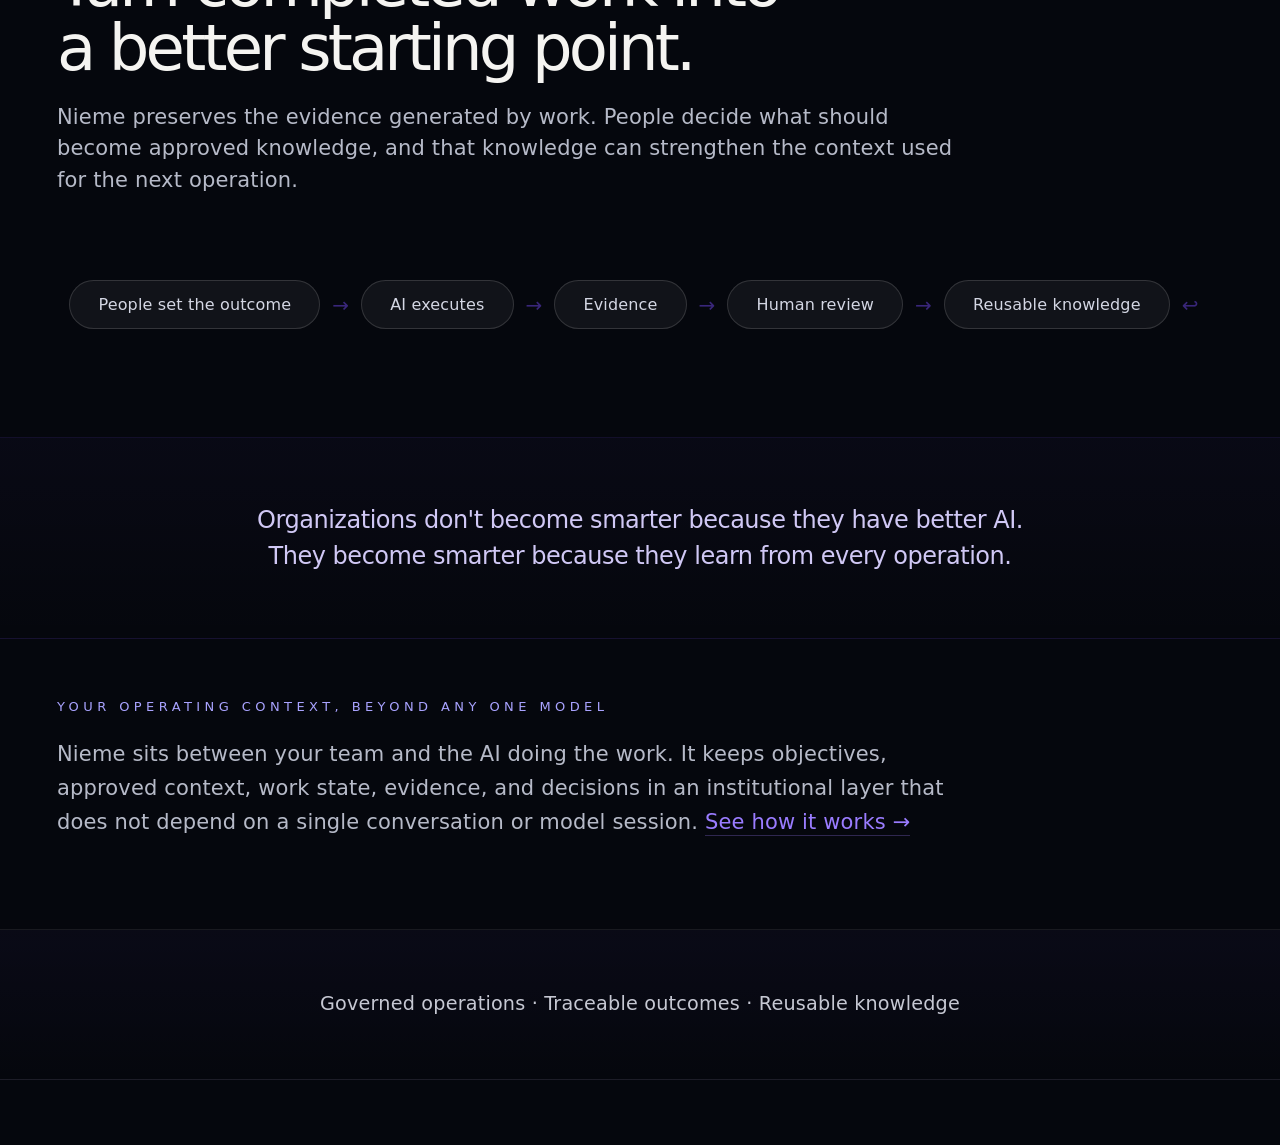
==== commit ed233e9e: "Atualizar Hero do Site Accepted candidate delivered by the Nieme Runtime (operation 7b21b91f-8866-4d" ====
--- a/index.html
+++ b/index.html
@@ -64,7 +64,7 @@
     <section class="hero hero--loop">
       <div class="hero-text-col">
         <div class="kicker">THE CONTROL PLANE FOR AI WORK.</div>
-        <h1>AI does the work.<br>Your organization stays in control.</h1>
+        <h1>AI does the work.<br>Your company stays in control.</h1>
         <p class="lede">Get more work done with AI without adding more management overhead. Nieme keeps work, decisions, and results organized so your team moves faster, avoids rework, and scales output without losing control.</p>
         <div class="actions">
           <button class="button primary" type="button" data-invite-trigger>Request Invite</button>
--- a/styles.css
+++ b/styles.css
@@ -546,9 +546,14 @@
 .os-card-system-label{display:inline-flex;align-items:center;padding:4px 12px;border-radius:999px;background:rgba(123,77,255,.1);border:1px solid rgba(123,77,255,.2);color:#a991ff;font-size:10px;letter-spacing:.16em;text-transform:uppercase;width:fit-content}
 .os-card-name{font-size:clamp(18px,1.8vw,24px);font-weight:500;letter-spacing:-.04em;margin:4px 0 0;color:var(--text);line-height:1}
 .os-card-desc{font-size:15px;line-height:1.6;color:#b6bac8;margin:0}
+.os-substrate{max-width:1440px;margin:24px auto 0;padding:24px 28px;display:grid;grid-template-columns:minmax(180px,.45fr) minmax(0,1.55fr);gap:24px;align-items:start;border-top:1px solid var(--line);border-bottom:1px solid var(--line);background:linear-gradient(90deg,rgba(123,77,255,.05),rgba(255,255,255,.015) 55%,transparent)}
+.os-substrate-label{color:#a991ff;font-size:10px;line-height:1.4;letter-spacing:.16em;text-transform:uppercase;padding-top:4px}
+.os-substrate-copy h3{font-size:20px;line-height:1.2;font-weight:500;letter-spacing:-.03em;color:var(--text);margin:0 0 8px}
+.os-substrate-copy p{font-size:15px;line-height:1.6;color:#b6bac8;margin:0;max-width:920px}
+.os-substrate code{font-family:ui-monospace,SFMono-Regular,Menlo,Monaco,Consolas,"Liberation Mono",monospace;font-size:.92em;color:#c4b0ff;letter-spacing:-.02em}
 .os-swap{font-size:17px;color:#c6c8d3;max-width:920px;margin:24px 0 0;font-style:italic}
 @media(max-width:1024px){.os-grid{grid-template-columns:repeat(2,1fr)}}
-@media(max-width:600px){.os-grid{grid-template-columns:1fr}}
+@media(max-width:600px){.os-grid{grid-template-columns:1fr}.os-substrate{grid-template-columns:1fr;gap:10px;padding:20px 18px}}
 
 /* #7 — Orbital: text-on-path style */
 .runtime-flow-text{font-size:11px;fill:color-mix(in srgb,var(--purple) 65%,transparent);letter-spacing:.06em;font-family:Inter,ui-sans-serif,system-ui,-apple-system,sans-serif}
